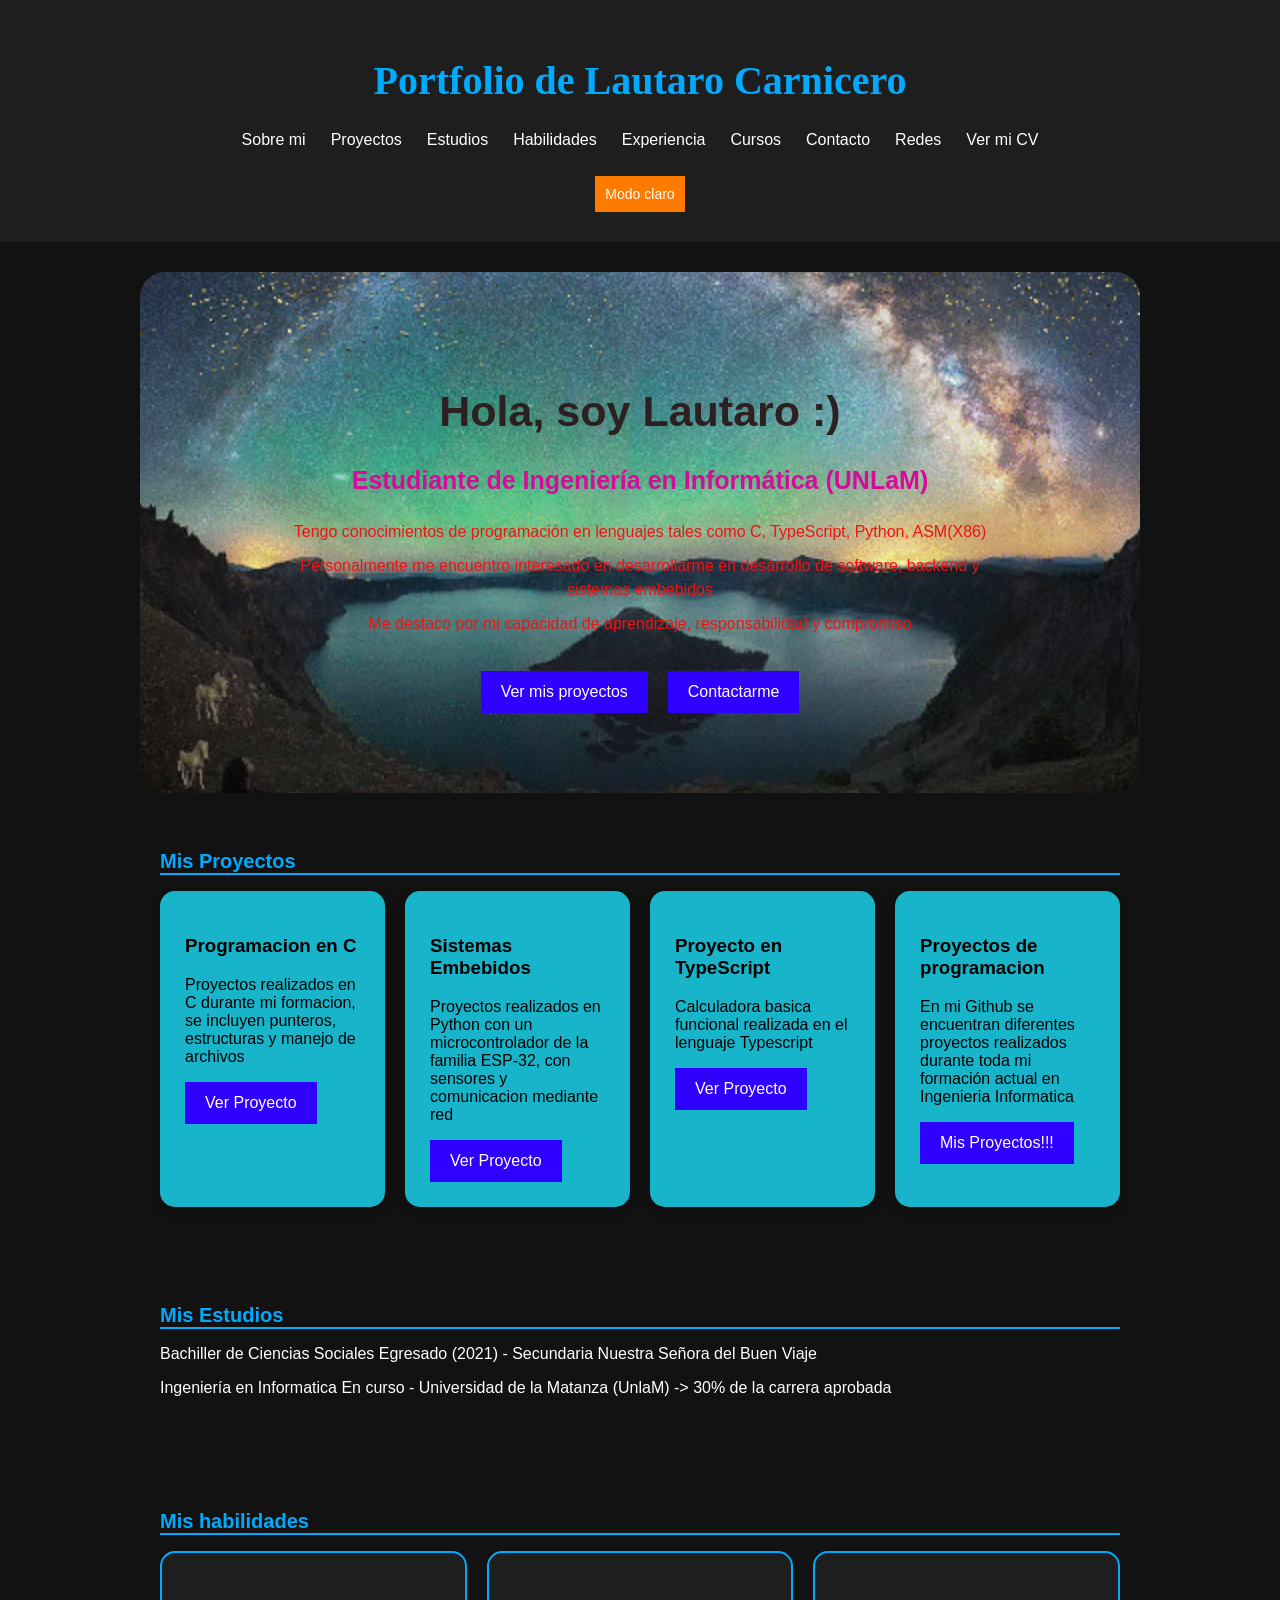
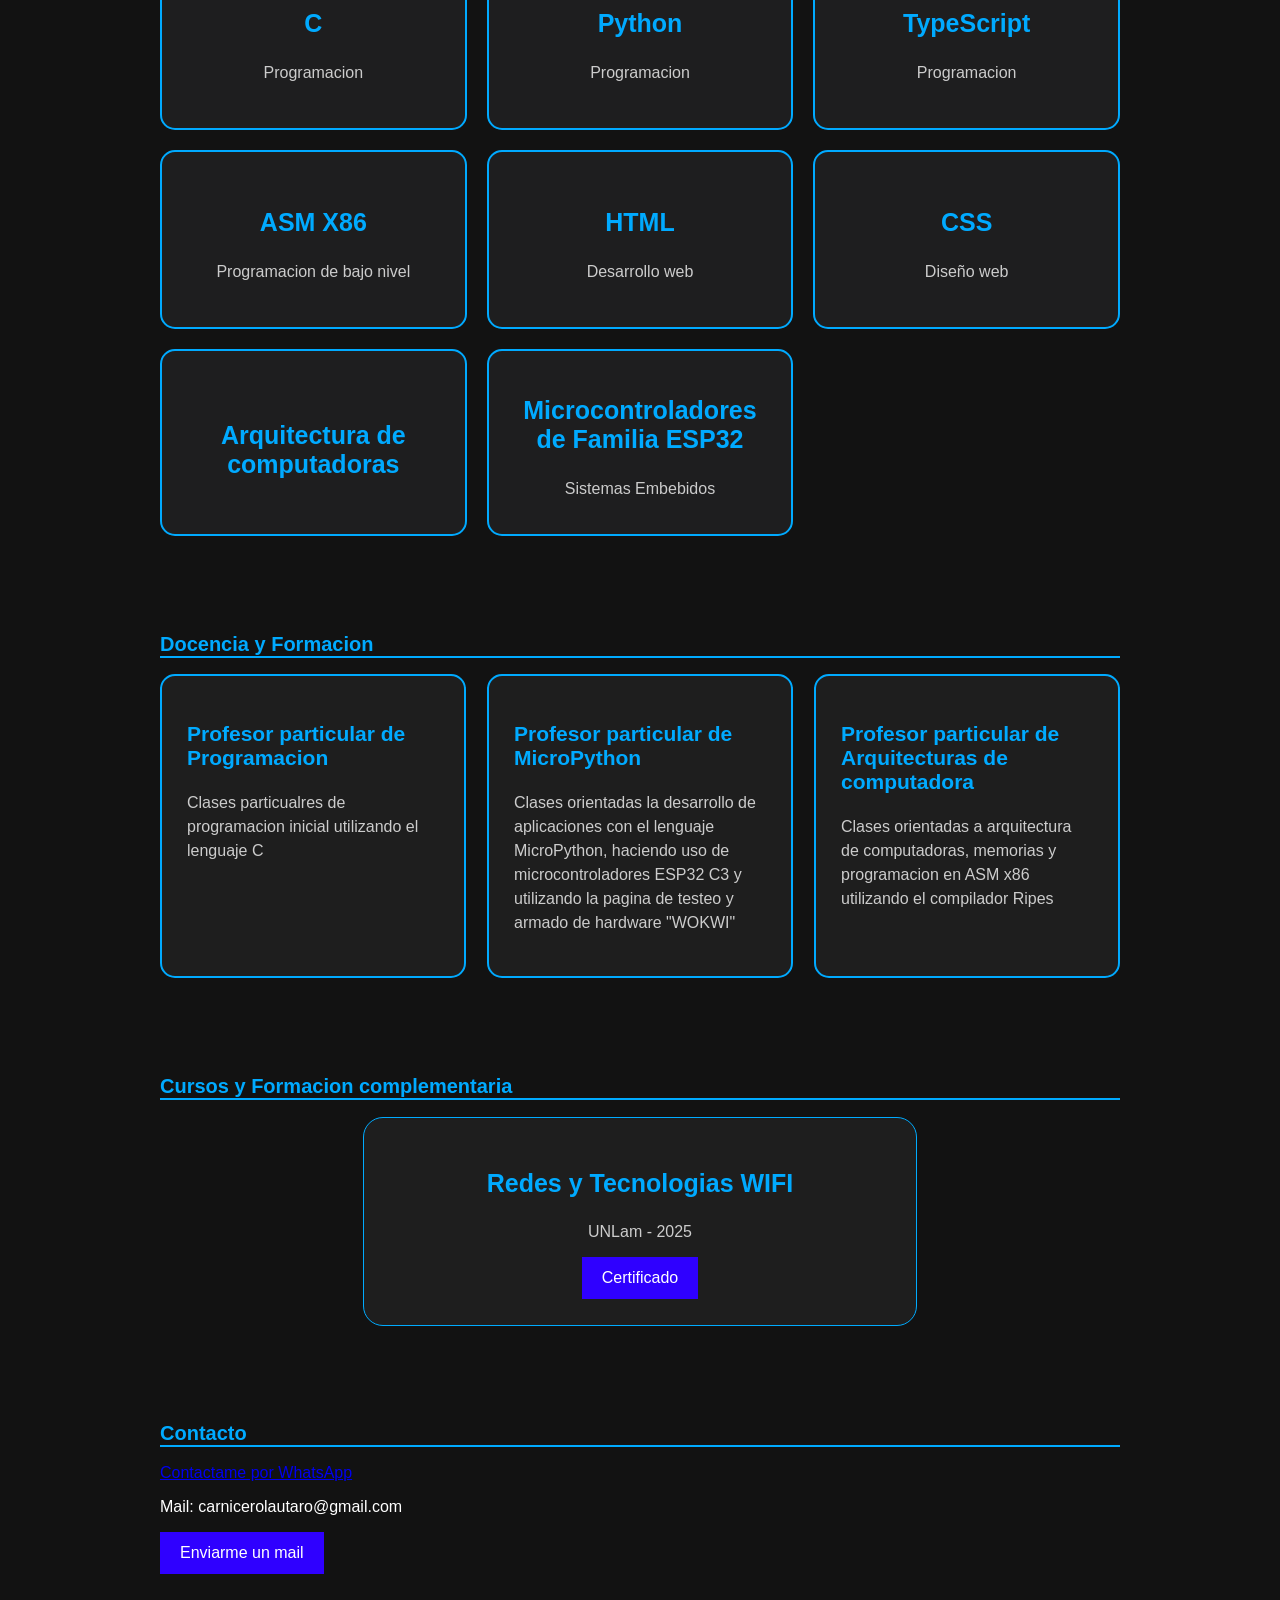
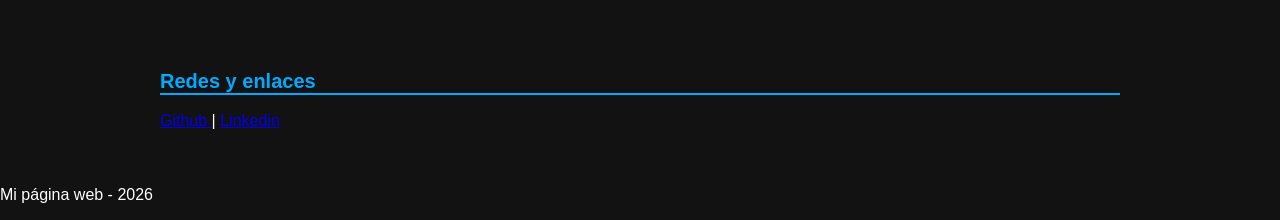
==== index.html @ a52e3e10 "Add files via upload" ====
<!DOCTYPE html> 



<html lang="es">

    

    <head>
        <meta charset = "UTF-8">

        <meta name="viewport" content="width=device-width, initial-scale=1.0">
        
        <title>Portfolio de Lautaro</title>

        <link rel="stylesheet" href="style.css">
        
    </head>

    <body>
        <header>
            <h1>Portfolio de Lautaro Carnicero</h1>

            <nav>
                <a href="#Sobre-mi">Sobre mi</a> 
                <a href="#Proyectos">Proyectos</a> 
                <a href="#Estudios">Estudios</a> 
                <a href="#Habilidades">Habilidades</a> 
                <a href="#Exp">Experiencia</a>
                <a href="#Cursos">Cursos</a> 
                <a href="#Contacto">Contacto</a> 
                <a href="#Redes">Redes</a> 
                <a href="cv.pdf"  target="_blank">Ver mi CV</a>
            </nav>

            <button id="modoco">Modo claro</button>

        </header>

        <main>
            <section id="Sobre-mi" class="hero">
                <h2>Hola, soy Lautaro :) </h2>
                <h3>Estudiante de Ingeniería en Informática (UNLaM)</h3>
                <p>
                    Tengo conocimientos de programación en lenguajes tales como C, TypeScript, Python, ASM(X86)
                </p>

                <p>
                    Personalmente me encuentro interesado en desarrollarme en desarrollo de software, backend y sistemas embebidos
                </p>

                <p>
                    Me destaco por mi capacidad de aprendizaje, responsabilidad y compromiso
                </p>

                <div class="hero-botones">

                    <a href="#Proyectos">
                        <button>Ver mis proyectos</button>
                    </a>

                    <a href="#Contacto">
                        <button>Contactarme</button>
                    </a>

                </div>
                
            </section>

            <section id="Proyectos">
                <h2>Mis Proyectos</h2>

                <div class="contenedor-proyectos">

                    <article class="tarjeta">

                        <h3>Programacion en C</h3>
                        <p>
                            Proyectos realizados en C durante mi formacion,
                            se incluyen punteros, estructuras y manejo de 
                            archivos
                        </p>

                        <a href="https://github.com/Lautii0x0109/Codigos" target="_blank">

                            <button>Ver Proyecto</button>

                        </a>

                    </article>

                    <article class="tarjeta">

                        <h3>Sistemas Embebidos</h3>

                        <p>
                            Proyectos realizados en Python con un microcontrolador
                            de la familia ESP-32, con sensores y comunicacion
                            mediante red
                        </p>
                            

                        <a href="https://github.com/Lautii0x0109/Radar-ESP32-MQTT" target="_blank">

                            <button>Ver Proyecto</button>

                        </a>
                        
                    </article>

                    <article class="tarjeta">

                        <h3>Proyecto en TypeScript</h3>

                        <p>
                            Calculadora basica funcional realizada en el lenguaje Typescript
                        </p>
                            

                        <a href="https://github.com/Lautii0x0109/C-digos-TypeScript-JavaScript/blob/main/Calculadora2.ts" target="_blank">

                            <button>Ver Proyecto</button>

                        </a>
                        
                    </article>

                    <article class="tarjeta">

                    <h3>Proyectos de programacion</h3>

                    <p>
                        En mi Github se encuentran diferentes proyectos
                        realizados durante toda mi formación actual en 
                        Ingenieria Informatica
                    </p>

                    <a href="https://github.com/Lautii0x0109" target="_blank">
                    <button>Mis Proyectos!!!</button>

                    </a>

                </article>

                </div>
                
                
              

            </section>

            <section id="Estudios">
                <h2>Mis Estudios</h2>

                <p>Bachiller de Ciencias Sociales Egresado (2021) - Secundaria Nuestra Señora del Buen Viaje</p>
                <p>Ingeniería en Informatica En curso - Universidad de la Matanza (UnlaM) -> 30% de la carrera aprobada</p>

            </section>

            <section id="Habilidades">


                <h2>Mis habilidades</h2>

                <div class="contenedor-Habilidades">

                    <div class="Habilidad Habilidad-C">
                        <h3>C</h3>
                        <p>Programacion</p>
                    </div>

                    <div class="Habilidad Habilidad-Py">
                        <h3>Python</h3>
                        <p>Programacion</p>
                    </div>
                        
                    <div class="Habilidad Habilidad-Ts">
                        <h3>TypeScript</h3>
                        <p>Programacion</p>
                    </div>
                        
                    <div class="Habilidad Habilidad-ASM">
                        <h3>ASM X86</h3>
                        <p>Programacion de bajo nivel</p>
                    </div>
                        
                    <div class="Habilidad Habilidad-HTML">
                        <h3>HTML</h3>
                        <p>Desarrollo web</p>
                    </div>
                        
                    <div class="Habilidad Habilidad-CSS">
                        <h3>CSS</h3>
                        <p>Diseño web</p>
                    </div>

                    <div class="Habilidad Habilidad-Arq">
                        <h3>Arquitectura de computadoras</h3>
                    </div>
                        
                    <div class="Habilidad Habilidad-Sis">
                        <h3>Microcontroladores de Familia ESP32</h3>
                        <p>Sistemas Embebidos</p>
                    </div>    

                </div>
            </section>

            <section id="Exp">

                <h2>Docencia y Formacion</h2>

                <div class="contenedor-experiencia">

                    <article class="tarjeta-experiencia">

                        <h3>Profesor particular de Programacion</h3>

                        <p>
                            Clases particualres de programacion inicial
                            utilizando el lenguaje C
                        </p>

                    </article>
                    
                    <article class="tarjeta-experiencia">

                        <h3>Profesor particular de MicroPython</h3>

                        <p>
                            Clases orientadas la desarrollo de aplicaciones
                            con el lenguaje MicroPython, haciendo uso de
                            microcontroladores ESP32 C3 y utilizando la pagina 
                            de testeo y armado de hardware "WOKWI"
                        </p>

                    </article>

                    <article class="tarjeta-experiencia">

                        <h3>Profesor particular de Arquitecturas de computadora</h3>

                        <p>
                            Clases orientadas a arquitectura de computadoras,
                            memorias y programacion en ASM x86 utilizando el
                            compilador Ripes
                        </p>

                    </article>

                </div>        


            </section>

            <section id="Cursos">

                <h2>Cursos y Formacion complementaria</h2>

                <div class="tarjeta-curso">

                    <h3>Redes y Tecnologias WIFI</h3>

                    <p> UNLam - 2025</p>

                    <a href="c.pdf", target="_blank">
                        <button>Certificado</button>
                    </a>

                </div>

            </section>


            <section id="Contacto">
                <h2>Contacto</h2>

                <a href="https://wa.me/5491128313613" target="_blank">
                    <p>Contactame por WhatsApp</p>
                </a>
                <p>Mail: carnicerolautaro@gmail.com</p>

                <a href="https://mail.google.com/mail/?view=cm&fs=1&to=carnicerolautaro@gmail.com" target="_blank">
                    <button>Enviarme un mail</button>

                </a>

            </section>

            <section id="Redes">

                <h2>Redes y enlaces</h2>

                <a href="https://github.com/Lautii0x0109" target="_blank">
                    Github
                </a>

                <span> | </span>

                <a href="https://www.linkedin.com/in/lautaro-manuel-carnicero-garcia-23a20a405/" target="_blank">
                    Linkedin
                </a>

            </section>

        </main>

        <footer>

            <p>Mi página web - 2026</p>

        </footer>

        <script src="funciones.js"></script>

    </body>


</html>
---- style.css ----
html
{
    scroll-behavior: smooth;
}

body
{
    background-color: #121212;
    color: white;
    font-family: Arial, sans-serif;
    margin: 0;
}

h1
{
    color: #00aaff;
    font-size: 40px;
    font-family: "Times New Roman", serif;
}

header
{
    background-color: #1e1e1e;
    text-align: center;
    padding: 30px;
    position:  sticky;
    top: 0;
    z-index: 1000;
}

nav
{
    margin-top: 20px;
    display: flex;
    justify-content: center;
    gap: 25px;
}

nav a
{
    color: white;
    text-decoration: none;
    transition: color  0.10s, border-bottom 0.3s;
    border-bottom: 2px solid transparent;
}

nav a:hover
{
    color: darkviolet;
    border-bottom: 2px solid darkviolet;
}



main
{
    max-width: 1000px;
    margin: auto;
}

.modo-claro
{
    background-color: #f5f5f5;
    color: #222;
}

.modo-claro header
{
    background-color: #d8d5d5;
}

.modo-claro nav a
{
    background-color: transparent;
    color: #222;
}

.modo-claro .tarjeta
{
    background-color: black;
}

.modo-claro .habilidad
{
    background-color: black;
}

.modo-claro .tarjeta p
{
    color: white;
}

.modo-claro .tarjeta h3
{
    color: white;
}

.modo-claro nav
{
    background-color: transparent;
}


.modo-claro nav a:hover
{
    color: darkviolet;
}

.modo-claro .tarjeta-curso
{
    background-color: black;
}

.modo-claro .tarjeta-curso p
{
    color: white;
}

.modo-claro .tarjeta-experiencia
{
    background-color: black;
}

.modo-claro .tarjeta-experiencia p
{
    color: white;
}



#modoco
{
    margin-top: 25px;
    background-color: #ff7b00;
    color: white;
    border: none;
    padding: 10px 10px;
    cursor: pointer;
    font-size: 14px;
}

#modoco:hover
{
    background-color: #00cc1b;
}

section
{
    padding: 40px 20px;
    scroll-margin-top: 220px;
}

h2
{
    color:  #00aaff;
    font-size: 20px;
    border-bottom: 2px solid #00aaff;
}

button
{
    background-color: #2f00ff;
    color: white;
    border: none;
    padding: 12px 20px;
    font-size: 16px;
}

button:hover
{
    background-color: #00f8cc;
    cursor: pointer;
}

.tarjeta
{
    background-color: #18b4c9;
    padding: 25px;
    border-radius: 15px;
    box-shadow: 0 4px 10px rgba(10,10,10,0.4);
    transition: transform 0.3s;
    flex: 10;
}

.tarjeta:hover
{
    transform: translateY(-5px);
}

.tarjeta p
{
    color: black;
}

.tarjeta h3
{
    color: black;
}

.contenedor-proyectos
{
    display: flex;
    gap: 20px;
    flex-wrap: wrap;
}


.contenedor-Habilidades
{
    display: grid;
    gap: 20px;
    grid-template-columns: repeat(3, 1fr);
}

.Habilidad
{
    background-color: #1e1e1f;
    background-size: cover;
    background-position: center;
    padding: 20px;
    border-radius: 15px;
    min-height: 135px;
    display: flex;
    flex-direction: column;
    justify-content: center;
    align-items: center;
    text-align: center;
    border: 2px solid #00aaff;
    transition: transform 0.4s, border-color 0.4s;
}

.Habilidad-C:hover
{
    background-image: linear-gradient(rgba(0,0,0,0.70)), url("gif1.gif");
    background-size: cover;
    background-position: center;
}

.Habilidad-Py:hover
{
   background-image: linear-gradient(rgba(0,0,0,0.70)), url("gif2.gif");
   background-size: cover;
   background-position: center; 
}

.Habilidad-Ts:hover
{
    background-image: linear-gradient(rgba(0,0,0,0.70)), url("gif5.gif");
    background-size: cover;
    background-position: center;
}

.Habilidad-ASM:hover
{
    background-image: linear-gradient(rgba(0,0,0,0.70)), url("gif8.gif");
    background-size: cover;
    background-position: center;
}

.Habilidad-HTML:hover
{
    background-image: linear-gradient(rgba(0,0,0,0.70)), url("gif3.gif");
    background-size: cover;
    background-position: center;
}

.Habilidad-CSS:hover
{
    background-image: linear-gradient(rgba(0,0,0,0.70)), url("gif4.gif");
    background-size: cover;
    background-position: center;
}

.Habilidad-Arq:hover
{
    background-image: linear-gradient(rgba(0,0,0,0.70)), url("gif7.gif");
    background-size: cover;
    background-position: center;
}

.Habilidad-Sis:hover
{
    background-image: linear-gradient(rgba(0,0,0,0.70)), url("gif10.gif");
    background-size: cover;
    background-position: center;
}

.Habilidad:hover
{
    transform: translateY(-5px);
    border-color: white;
}


.Habilidad h3
{
    color: #00aaff;
    font-size: 25px;
    margin-bottom: 10px;
}

.Habilidad p
{
    color: #cccccc;
}

.hero
{
    text-align: center;
    padding: 80px 20px;
    background-image: url("galaxia.gif");
    background-size: cover;
    background-position: center;
    border-radius: 25px;
    margin-top: 30px;
}

.hero h2
{
    color: rgb(44, 32, 32);
    font-size: 43px;
    margin-bottom: 30px;
    border-bottom: none;
}

.hero h3
{
    color: #d40c98;
    font-size: 25px;
    margin-bottom: 25px;
}

.hero p
{
    max-width: 700px;
    margin: 10px auto;
    color: rgb(236, 21, 21);
    line-height: 1.5;
}

.hero-botones
{
    display: flex;
    justify-content: center;
    gap: 20px;
    margin-top: 35px;
}

.tarjeta-curso
{
    background-color: #1e1e1e;
    padding: 26px;
    border-radius: 20px;
    border: 1px solid #00abff;
    text-align: center;
    max-width: 500px;
    margin: auto;
    transition: transform 0.3s;
}

.tarjeta-curso:hover
{
    transform: translateY(-6PX);
}

.tarjeta-curso h3
{
    color: #00aaff;
    font-size: 25px;
}

.tarjeta-curso p
{
    color: #cccccc;
}

.contenedor-experiencia
{
    display: flex;
    gap: 21px;
    flex-wrap: wrap;
}

.tarjeta-experiencia
{
    background-color: #1e1e1e;
    padding: 25px;
    border-radius: 15px;
    border: 2px solid #00aaff;
    flex: 1;
    min-width: 251px;
    transition: transform 0.4s;
}

.tarjeta-experiencia:hover
{
    transform: translateY(-6px);
}

.tarjeta-experiencia h3
{
    color: #00aaff;
    font-size: 21px;
}

.tarjeta-experiencia p
{
    color: #cccccc;
    line-height: 1.5;
}

@media (max-width: 700px)
{
    .contenedor-proyectos
    {
        flex-direction: column;
    }

    nav
    {
        flex-wrap: wrap;
        gap:10px;
    }

    nav a
    {
        font-size: 14px;
    }
}
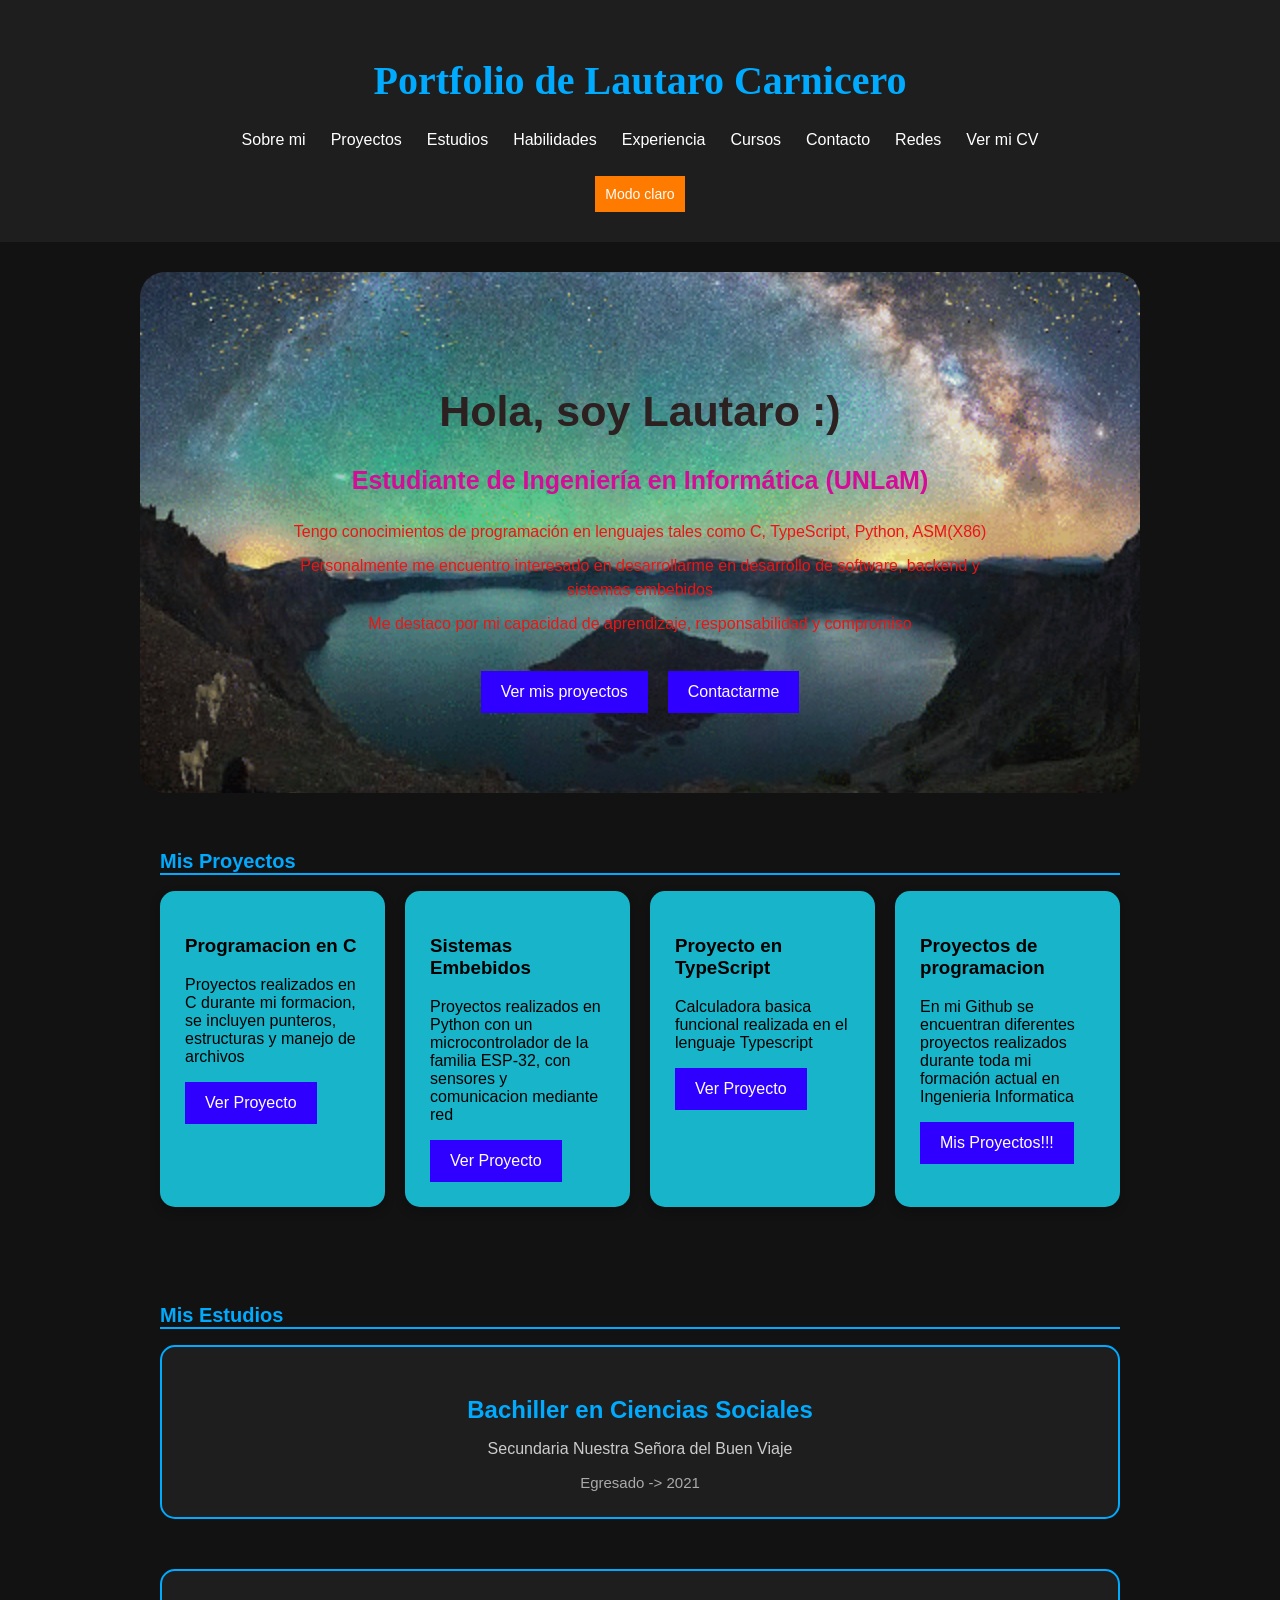
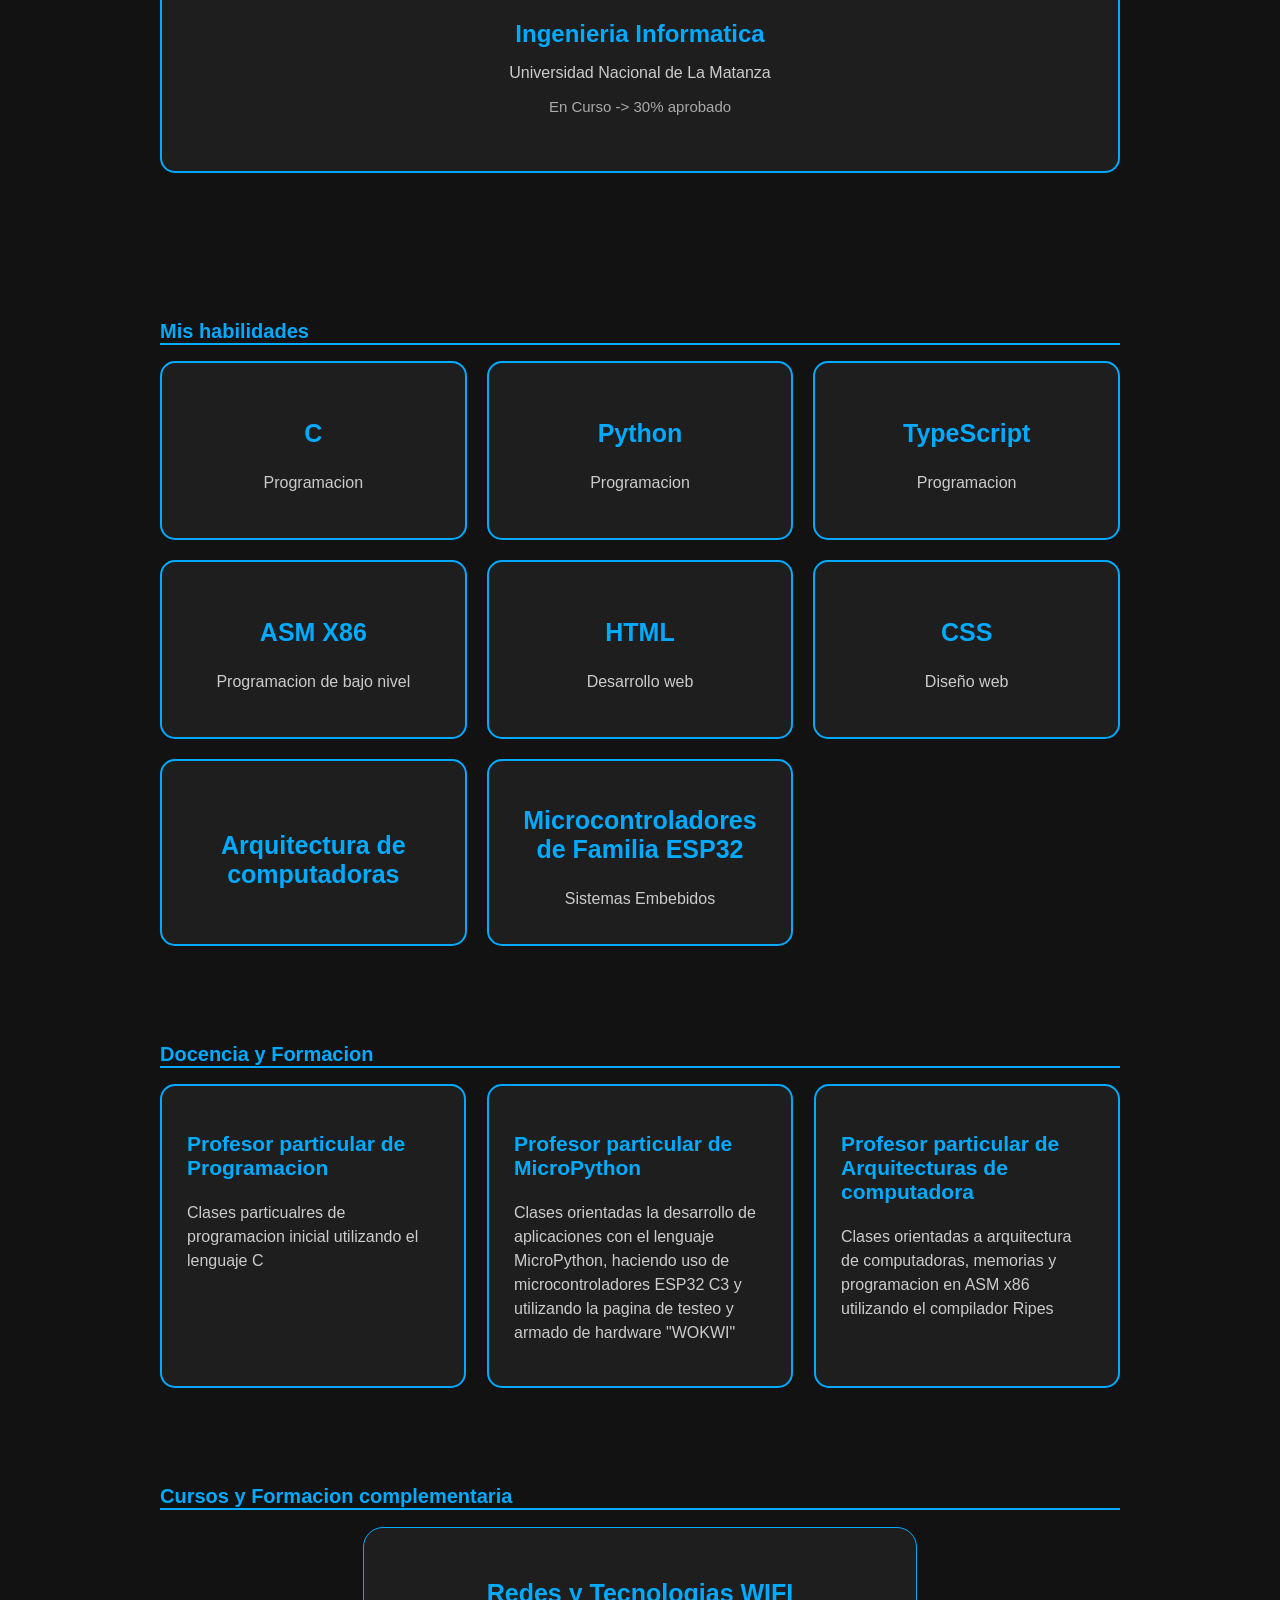
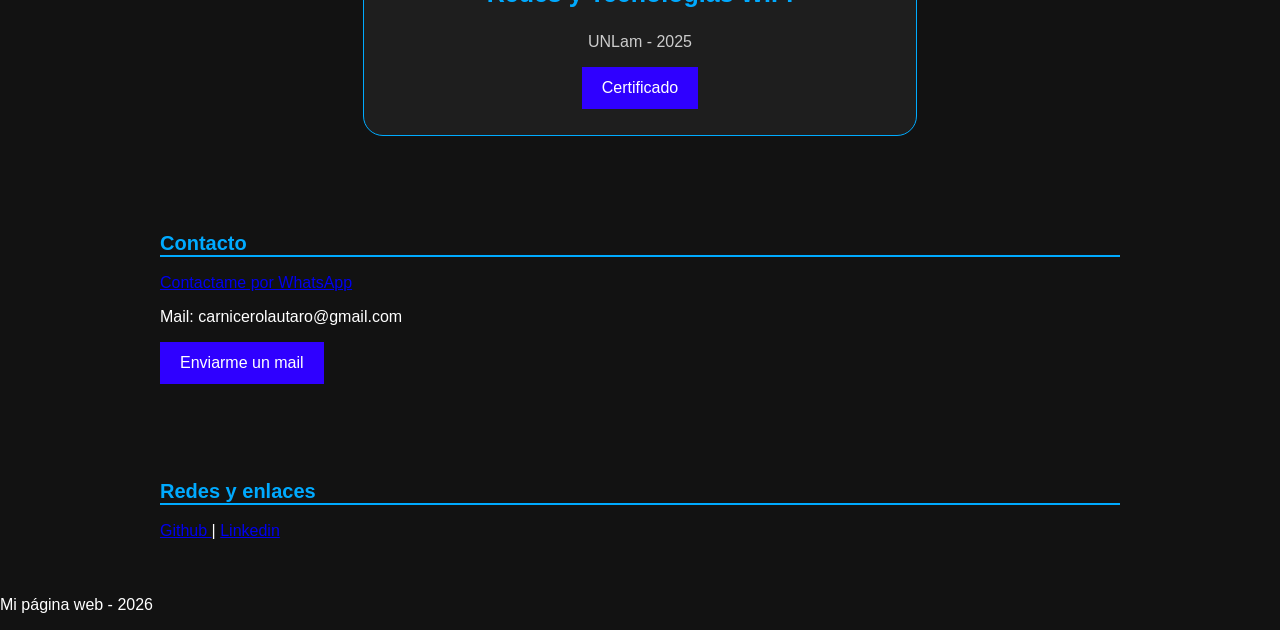
==== commit 16aa7970: "Add files via upload" ====
--- a/index.html
+++ b/index.html
@@ -151,9 +151,29 @@
 
             <section id="Estudios">
                 <h2>Mis Estudios</h2>
-
-                <p>Bachiller de Ciencias Sociales Egresado (2021) - Secundaria Nuestra Señora del Buen Viaje</p>
-                <p>Ingeniería en Informatica En curso - Universidad de la Matanza (UnlaM) -> 30% de la carrera aprobada</p>
+                
+                <div class="contenedor-estudio">
+
+                    <h3>Bachiller en Ciencias Sociales</h3>
+
+                    <p>Secundaria Nuestra Señora del Buen Viaje</p>
+                    <span>Egresado -> 2021</span>
+
+                </div>
+
+                <div class="contenedor-estudio">
+
+                    <h3>Ingenieria Informatica</h3>
+
+                    <p>Universidad Nacional de La Matanza</p>
+                    <span>En Curso -> 30% aprobado</span>
+                    <div class="progreso">
+
+                        <div class="barra-progreso"></div>
+
+                    </div>
+
+                </div>
 
             </section>
 
--- a/style.css
+++ b/style.css
@@ -291,6 +291,69 @@
     border-color: white;
 }
 
+#Estudios .contenedor-estudio
+{
+    background-color: #1e1e1f;
+    padding: 25px;
+    border-radius: 15px;
+    border: 2px solid #00aaff;
+    text-align: center;
+    margin-bottom: 50px;
+    box-sizing: border-box;
+    transition: transform 0.3s, border-color 0.3s;
+}
+
+#Estudios .contenedor-estudio:hover
+{
+    transform: translateY(-5px);
+    border-color: white;
+}
+
+#Estudios .contenedor-estudio h3
+{
+    color: #00aaff;
+    font-size: 24px;
+    margin-bottom: 15px;
+}
+
+#Estudios .contenedor-estudio p
+{
+    color: #cccccc;
+    font-size: 16px;
+}
+
+#Estudios .contenedor-estudio span
+{
+    color: #aaaaaa;
+    font-size: 15px;
+}
+
+#Estudios .progreso
+{
+    width: 100%;
+    height: 10px;
+    background-color: #333;
+    border-radius: 10px;
+    margin-top: 20px;
+    overflow: hidden;
+    opacity: 0;
+    transition: opacity 0.3s;
+}
+
+#Estudios .barra-progreso
+{
+    width: 30%;
+    height: 100%;
+    background-color: #00aaff;
+    border-radius: 10px;
+}
+
+#Estudios .contenedor-estudio:hover .progreso
+{
+    opacity: 1;
+}
+
+
 
 .Habilidad h3
 {
@@ -426,4 +489,6 @@
     {
         font-size: 14px;
     }
+
+    
 }
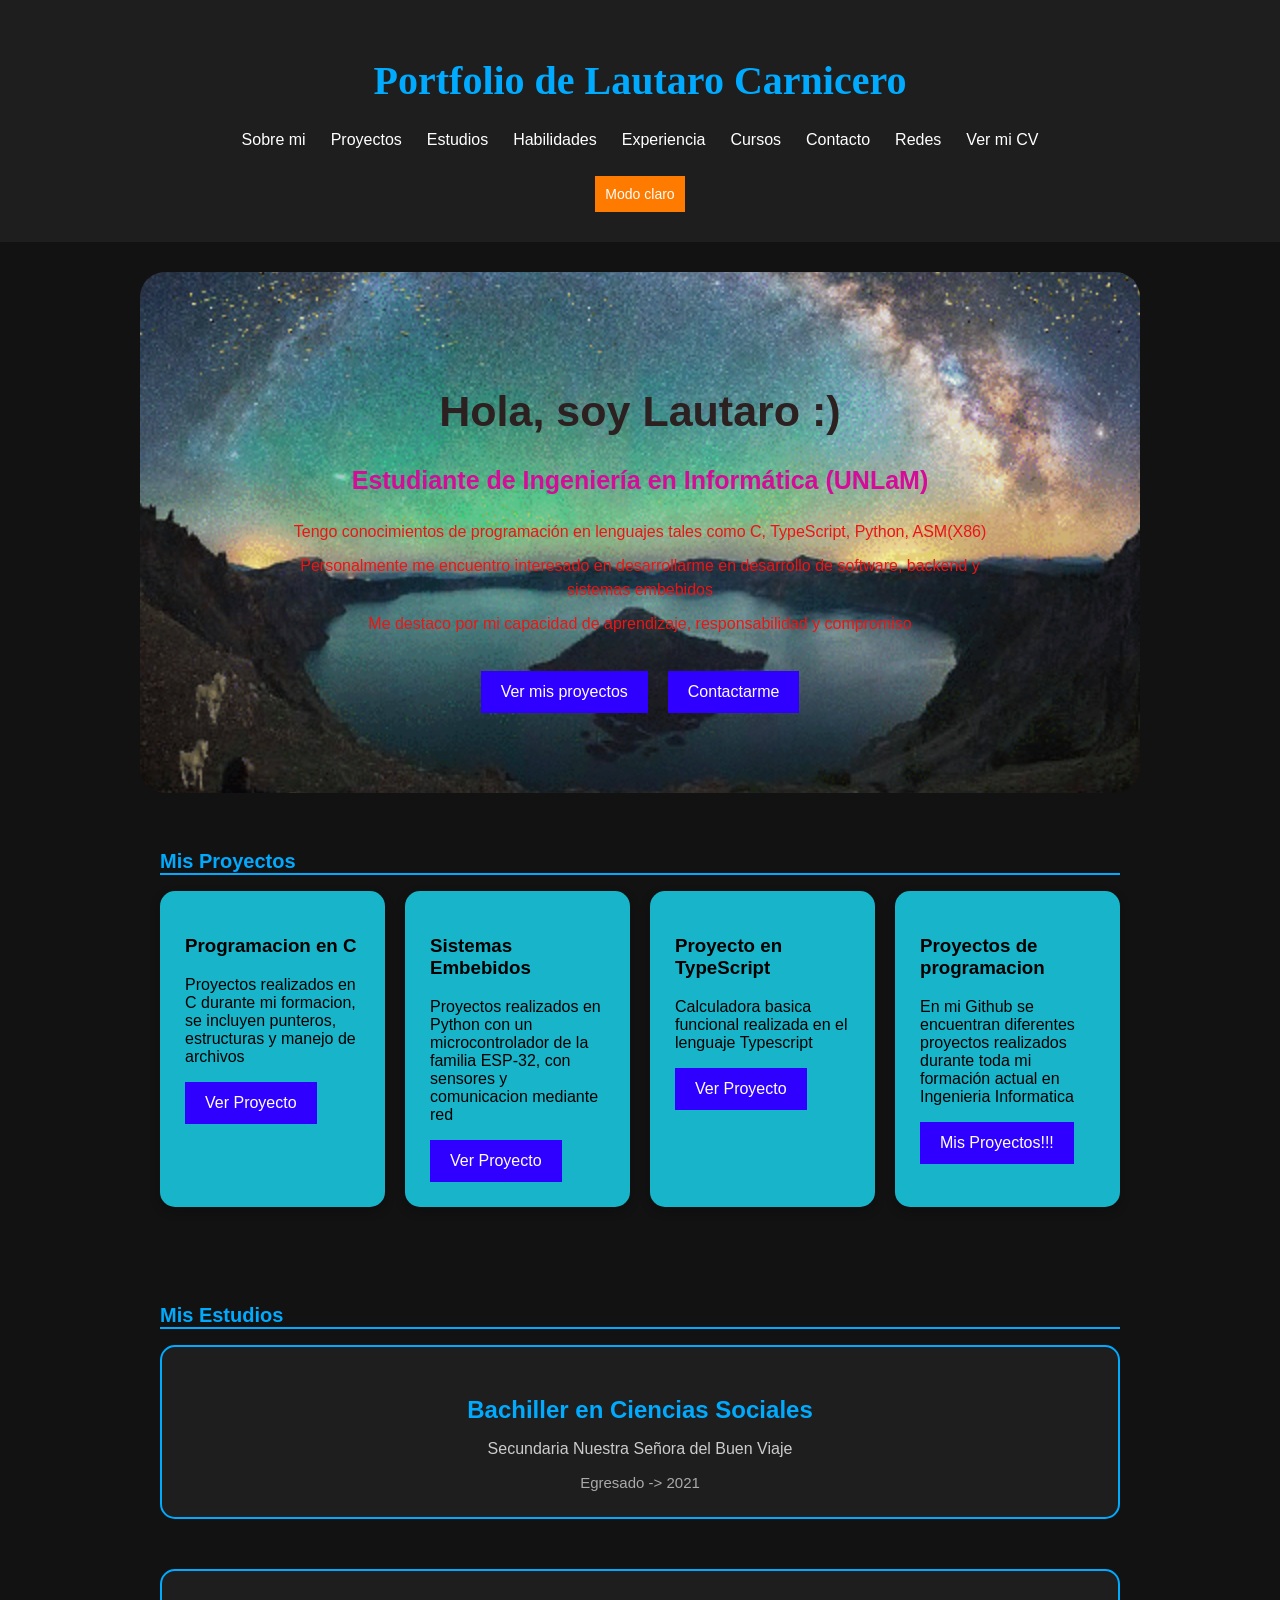
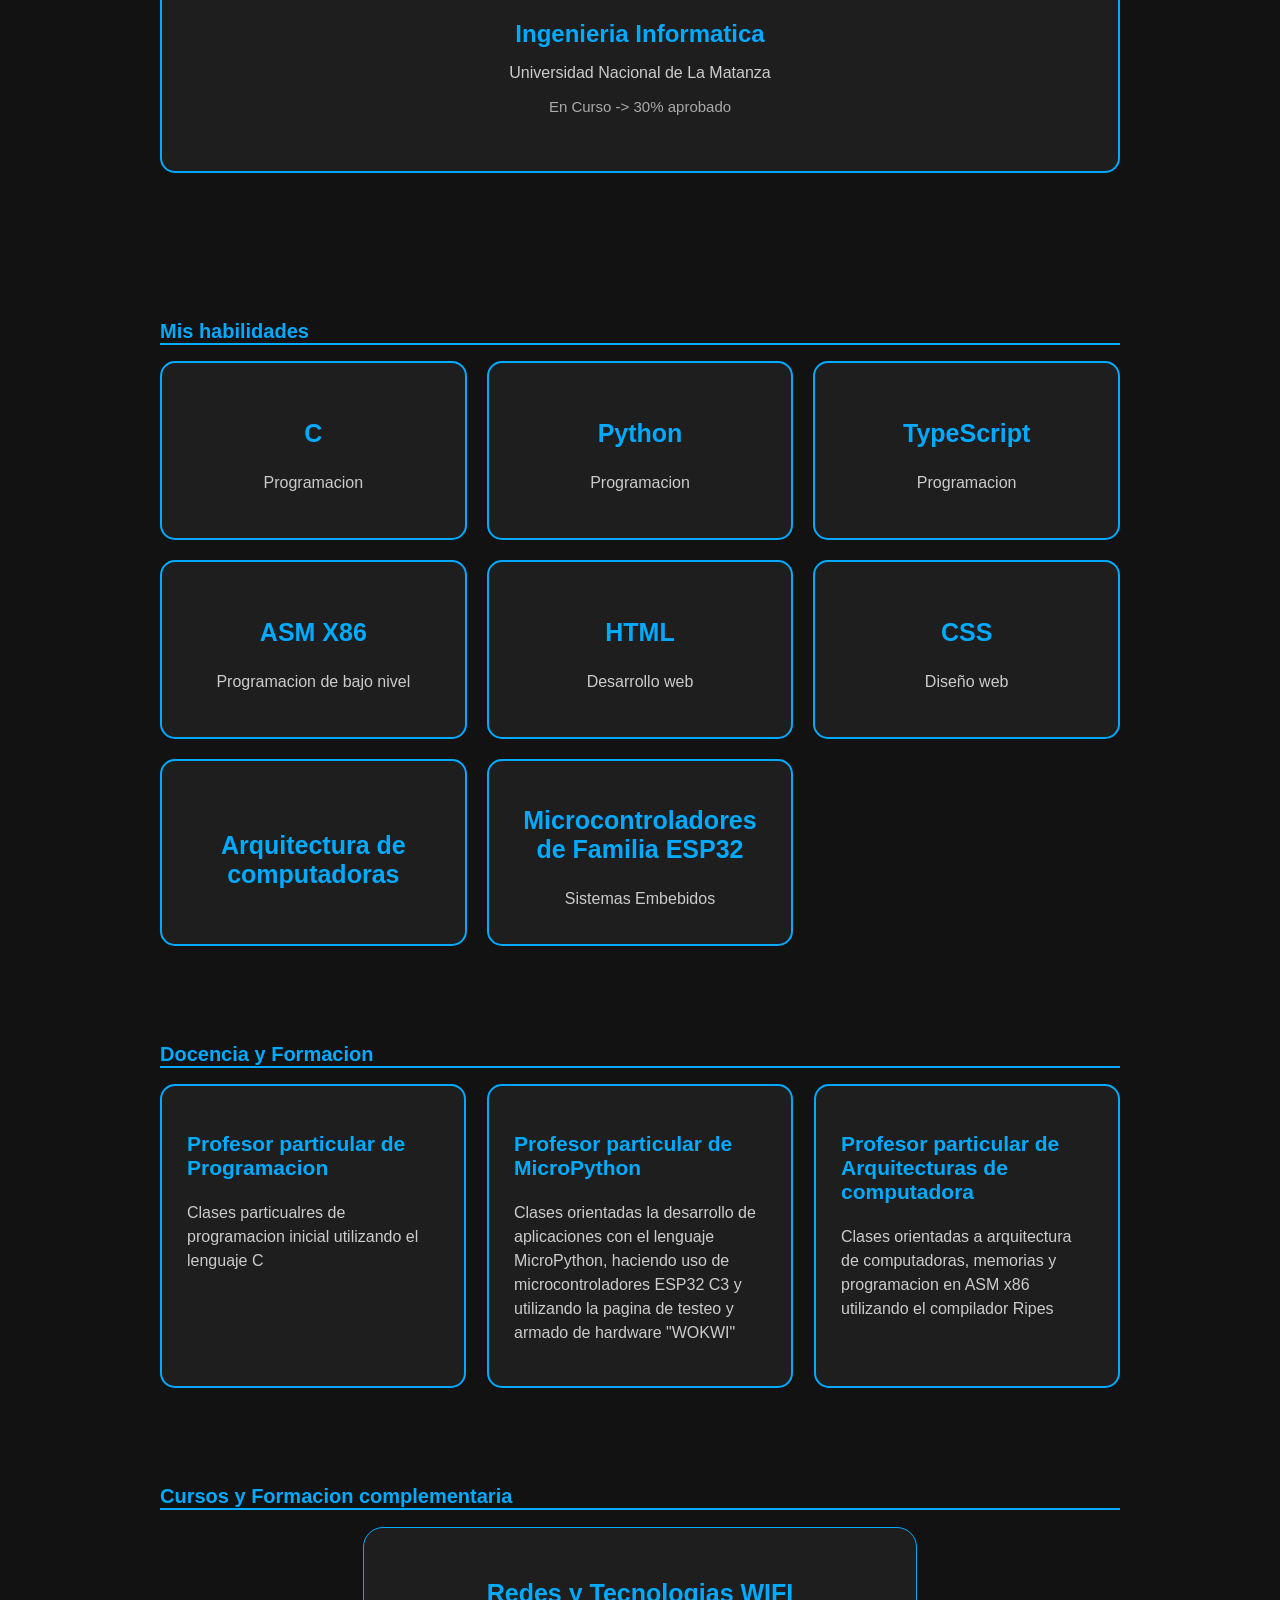
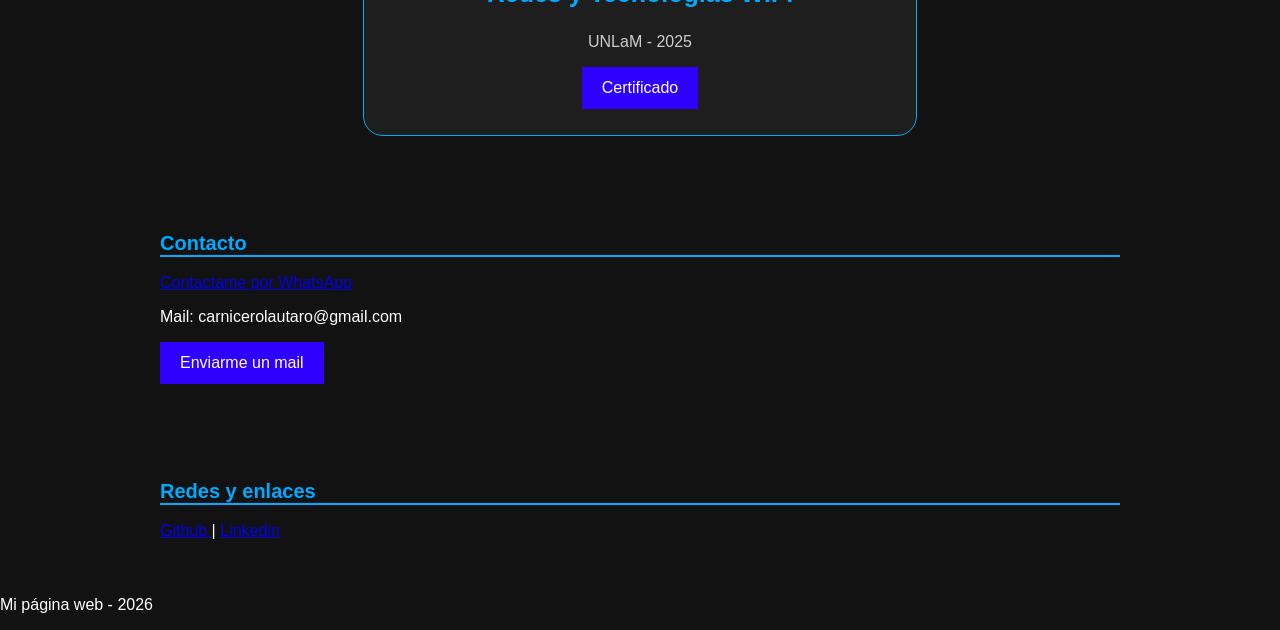
==== commit 799de5c1: "Add files via upload" ====
--- a/index.html
+++ b/index.html
@@ -281,7 +281,7 @@
 
                     <h3>Redes y Tecnologias WIFI</h3>
 
-                    <p> UNLam - 2025</p>
+                    <p> UNLaM - 2025</p>
 
                     <a href="c.pdf", target="_blank">
                         <button>Certificado</button>
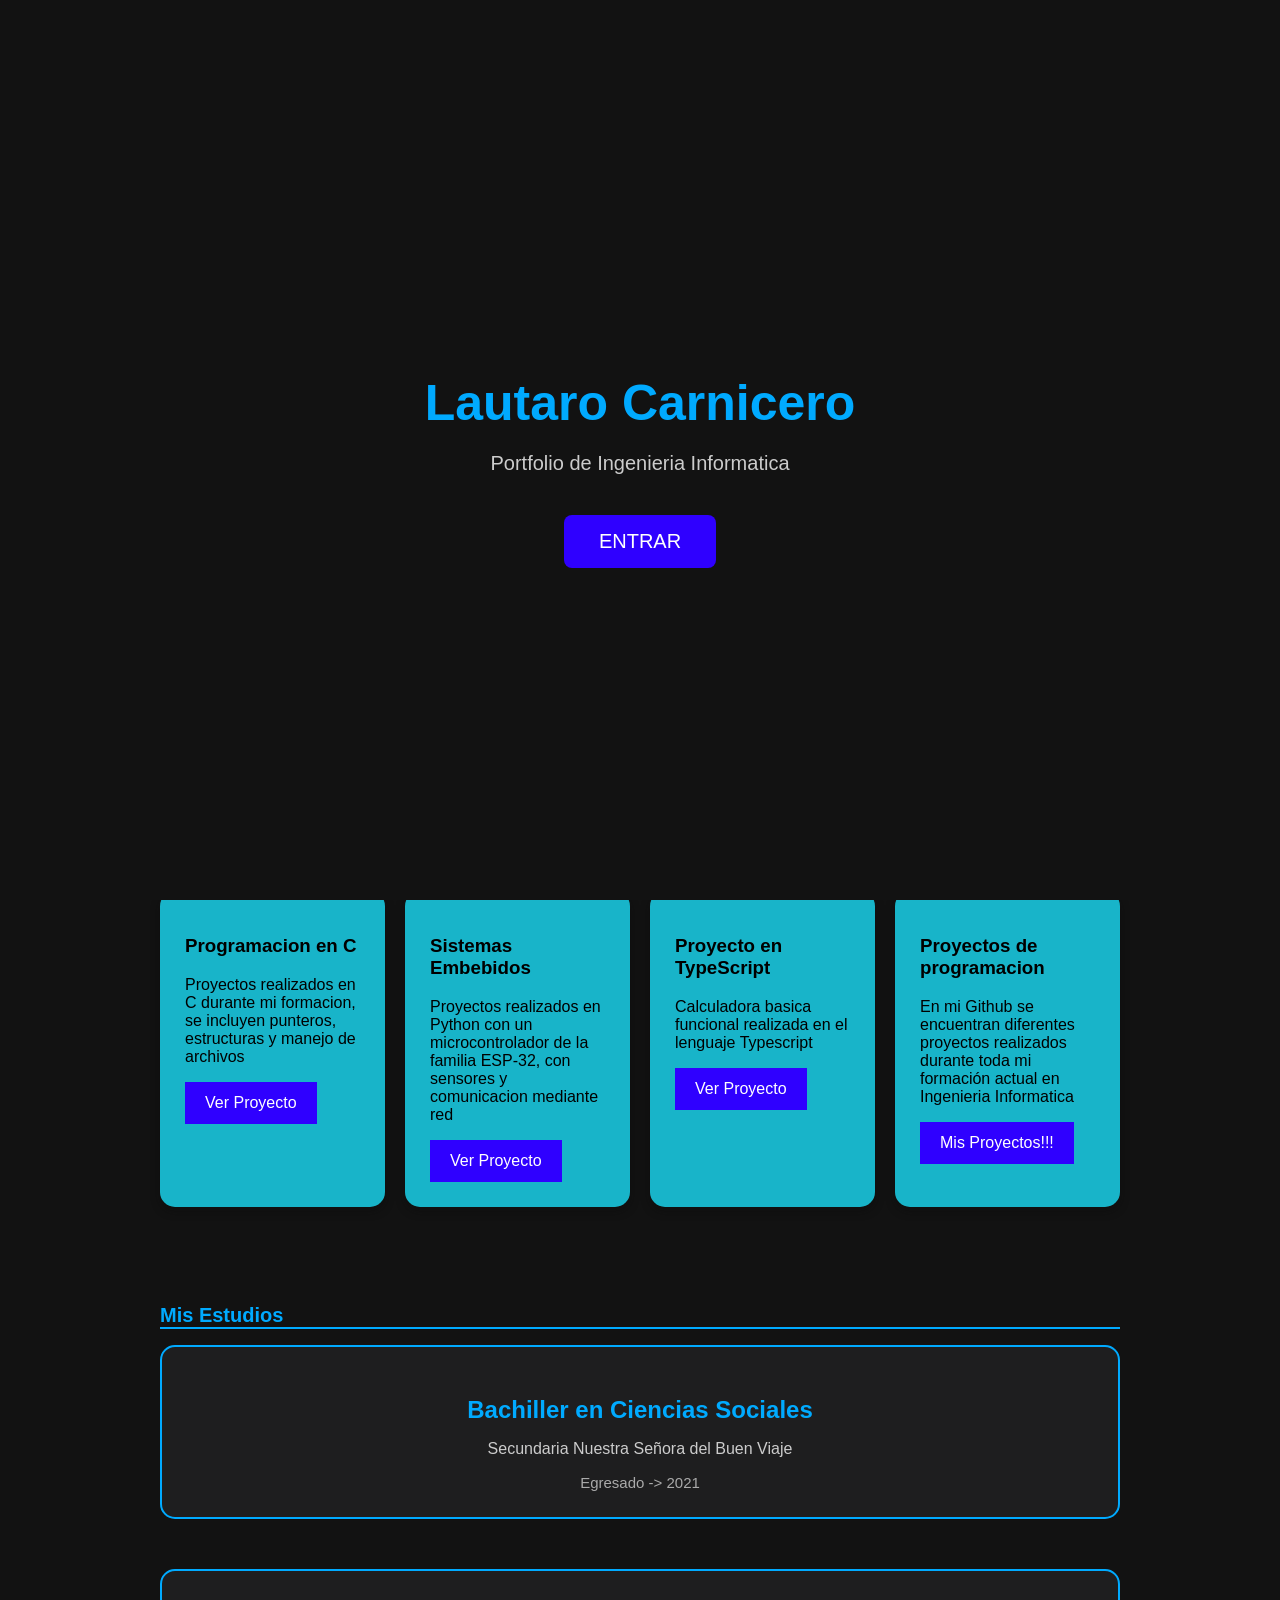
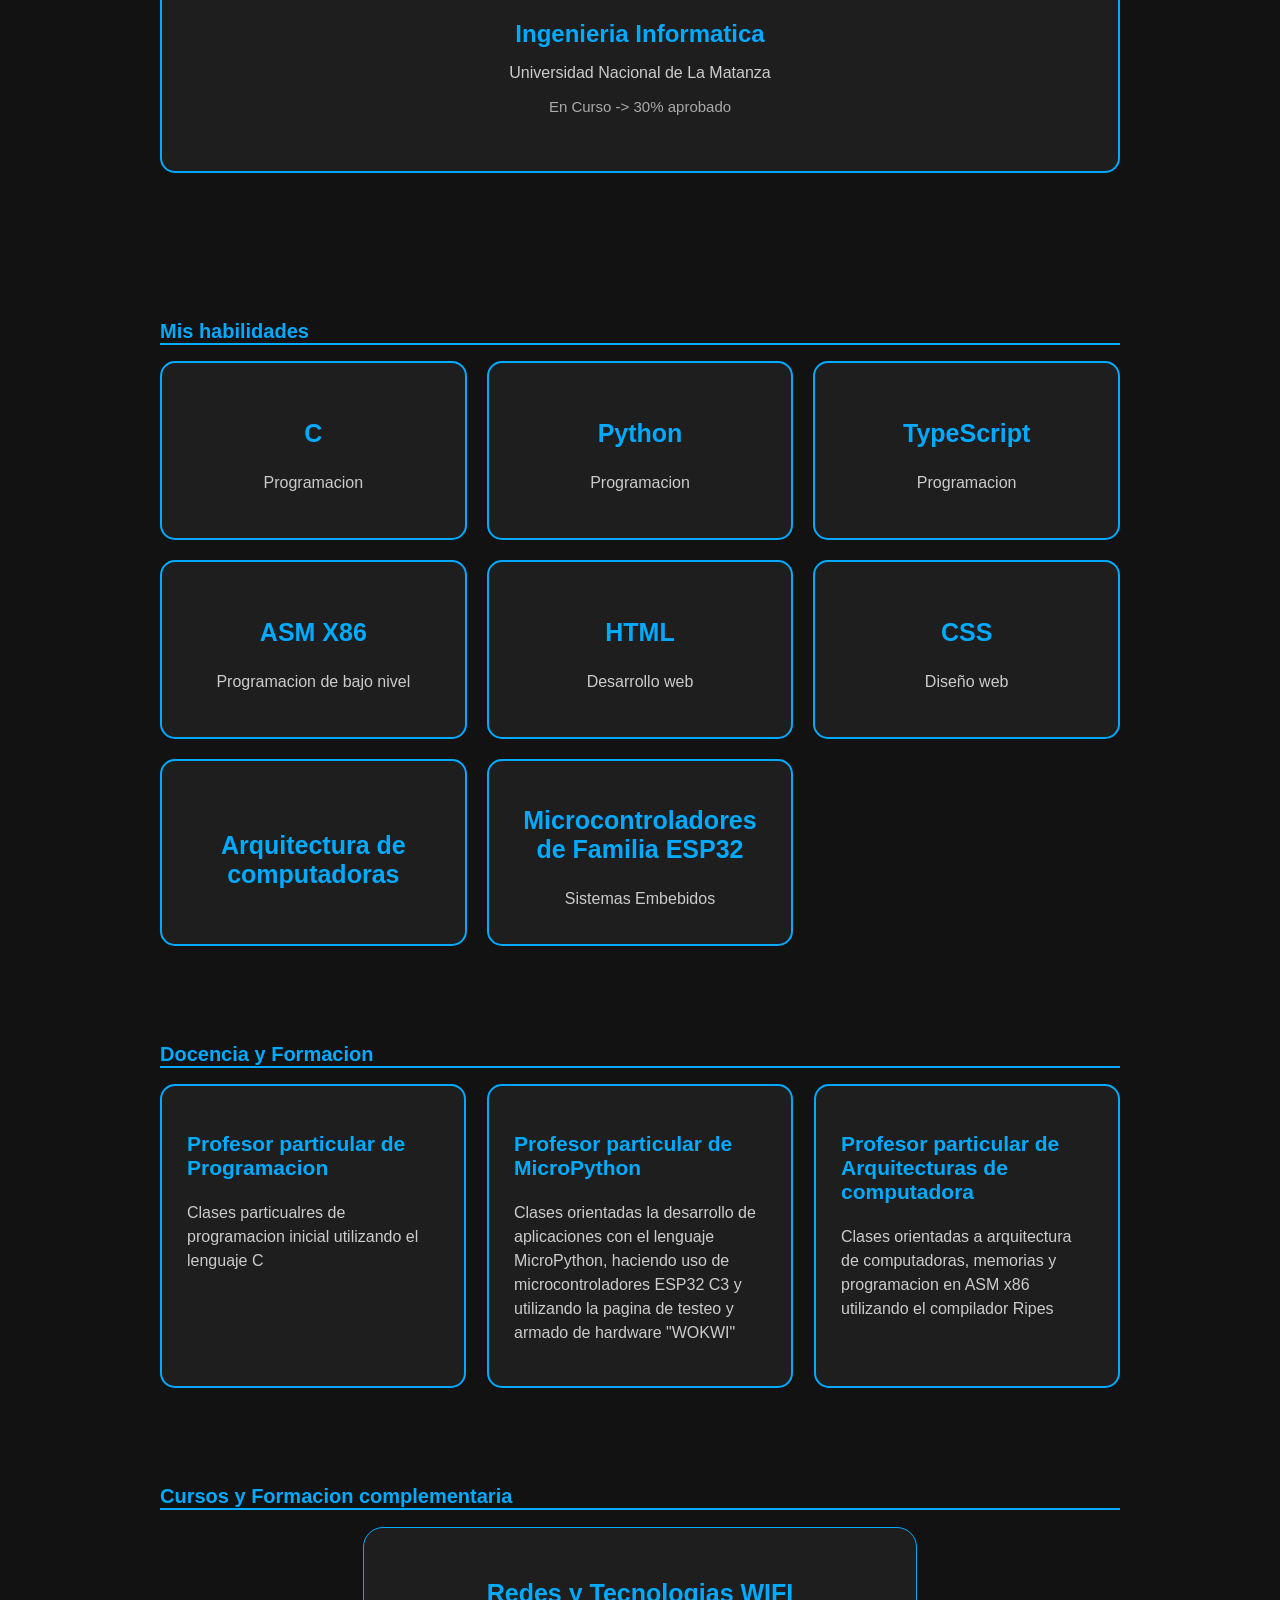
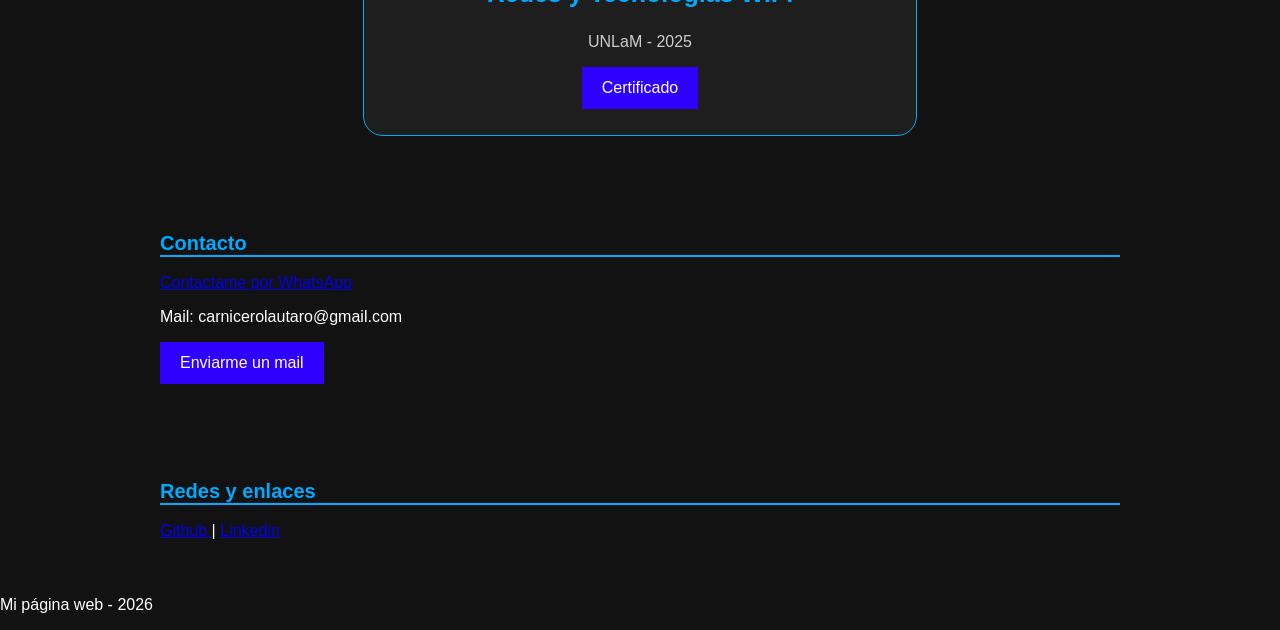
==== commit a9a1a421: "Add files via upload" ====
--- a/index.html
+++ b/index.html
@@ -18,6 +18,22 @@
     </head>
 
     <body>
+
+        <div id="intro">
+
+            <div class="intro-cont">
+
+                <h2>Lautaro Carnicero</h2>
+
+                <p>Portfolio de Ingenieria Informatica</p>
+
+                <button id="entranding">ENTRAR</button>
+
+            </div>
+
+
+        </div>
+
         <header>
             <h1>Portfolio de Lautaro Carnicero</h1>
 
--- a/style.css
+++ b/style.css
@@ -380,7 +380,7 @@
 
 .hero h2
 {
-    color: rgb(44, 32, 32);
+    color: rgb(154, 7, 223);
     font-size: 43px;
     margin-bottom: 30px;
     border-bottom: none;
@@ -472,6 +472,84 @@
     line-height: 1.5;
 }
 
+#intro
+{
+    position: fixed;
+    top: 0;
+    left: 0;
+    width: 100%;
+    height: 100vh;
+    background-color: #121212;
+    display: flex;
+    justify-content: center;
+    align-items: center;
+    z-index: 9999;
+    transition: opacity 0.8s ease, transform 0.8s ease;
+}
+
+.intro-cont
+{
+    text-align: center;
+    animation: aparecer 1s ease;
+}
+
+.intro-cont h2
+{
+    color: #00aaff;
+    font-size: 50px;
+    border: none;
+    margin-bottom: 20px;
+}
+
+.intro-cont p
+{
+    color: #cccccc;
+    font-size: 20px;
+    margin-bottom: 40px;
+}
+
+#entranding
+{
+    background-color: #2f00ff;
+    color: white;
+    border: none;
+    padding: 15px 35px;
+    font-size: 20px;
+    cursor: pointer;
+    border-radius: 8px;
+    transition: transform 0.3s, background-color 0.3s;
+}
+
+#entranding:hover
+{
+    background-color: #00f8cc;
+    color: black;
+    transform: scale(1.05);
+}
+
+#intro.salir
+{
+    opacity: 0;
+    transform: scale(1.1);
+    pointer-events: none;
+}
+
+@keyframes aparecer
+{
+    from
+    {
+        opacity: 0;
+        transform: translateY(35px);
+    }
+    
+    to
+    {
+        opacity: 1;
+        transform: translateY(0);
+    }
+
+}
+
 @media (max-width: 700px)
 {
     .contenedor-proyectos
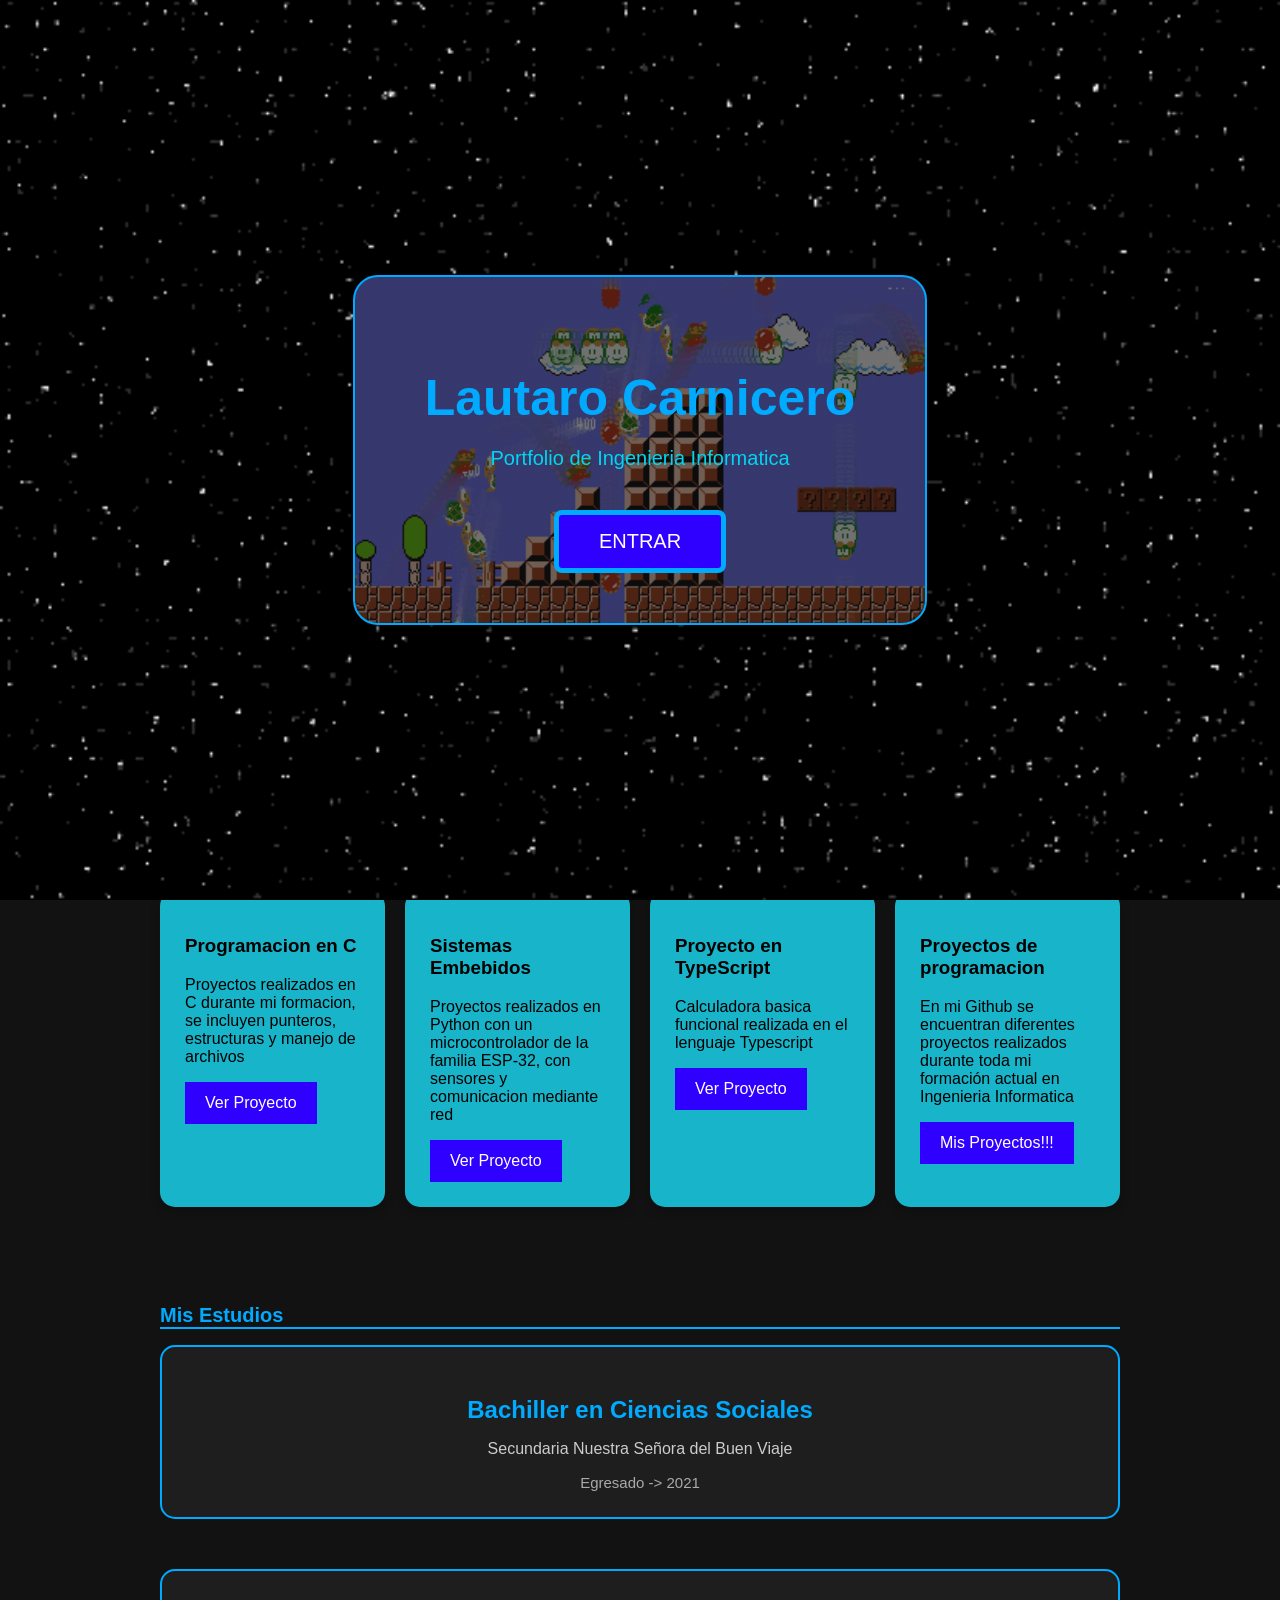
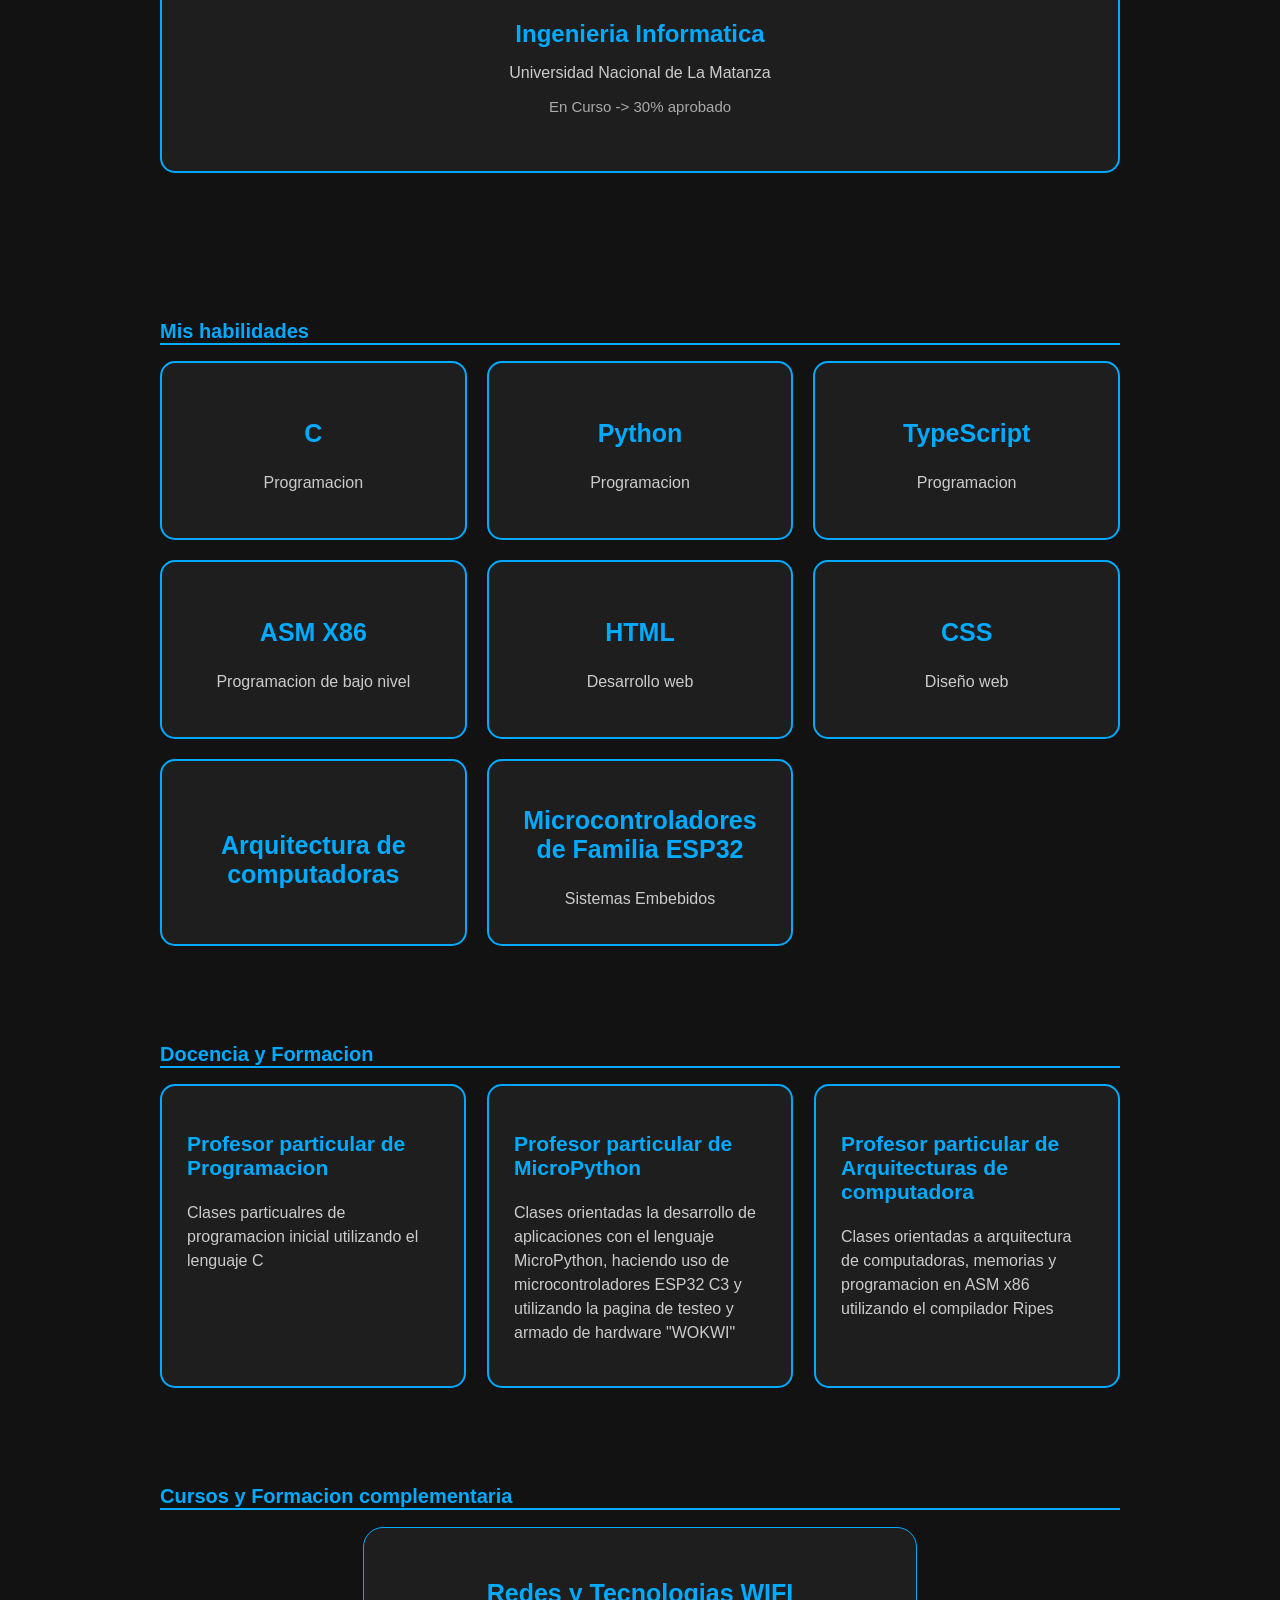
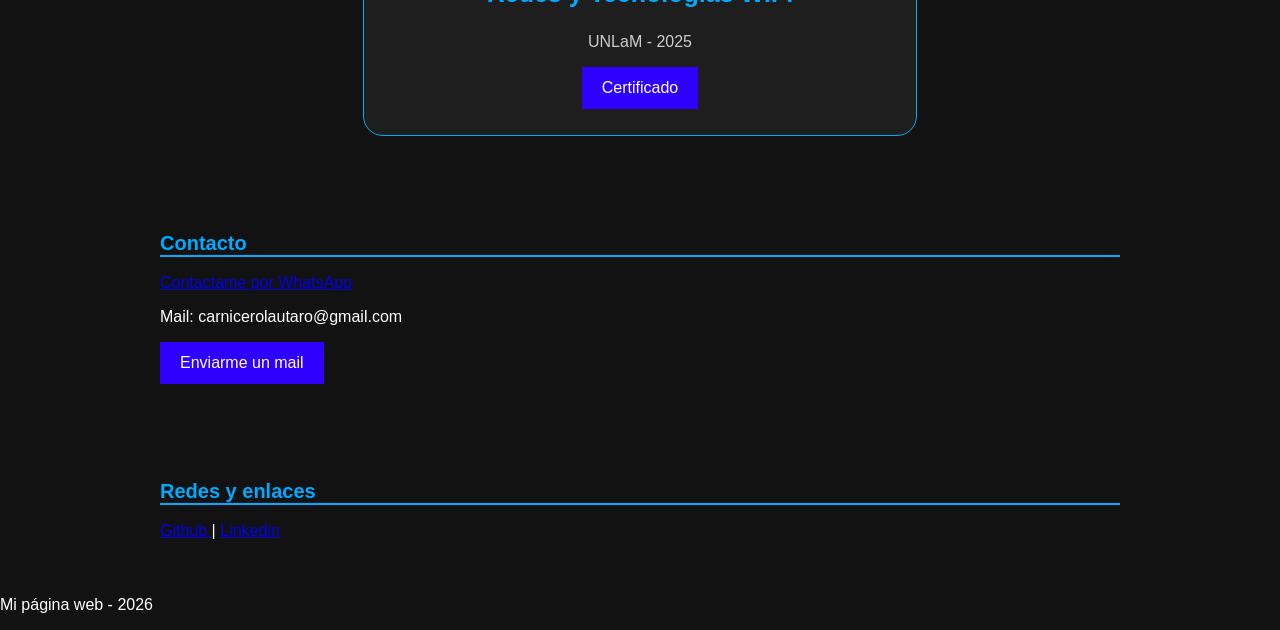
==== commit dcb1d9e3: "Add files via upload" ====
--- a/index.html
+++ b/index.html
@@ -17,7 +17,7 @@
         
     </head>
 
-    <body>
+    <body class="intro-activa">
 
         <div id="intro">
 
--- a/style.css
+++ b/style.css
@@ -9,6 +9,11 @@
     color: white;
     font-family: Arial, sans-serif;
     margin: 0;
+}
+
+body.intro-activa
+{
+    overflow: hidden;
 }
 
 h1
@@ -479,7 +484,9 @@
     left: 0;
     width: 100%;
     height: 100vh;
-    background-color: #121212;
+    background-image: url("galaxia.gif");
+    background-size: cover;
+    background-position: center;
     display: flex;
     justify-content: center;
     align-items: center;
@@ -491,6 +498,13 @@
 {
     text-align: center;
     animation: aparecer 1s ease;
+    padding: 50px 70px;
+    background-image: linear-gradient(rgba(18,18,19,0.60), rgba(18,18,19,0.60)), url("intro.gif");
+    background-size: cover;
+    background-position: center;
+    border: 2px solid #00aaff;
+    border-radius: 25px;
+    
 }
 
 .intro-cont h2
@@ -503,7 +517,7 @@
 
 .intro-cont p
 {
-    color: #cccccc;
+    color: #01d5f1;
     font-size: 20px;
     margin-bottom: 40px;
 }
@@ -512,8 +526,8 @@
 {
     background-color: #2f00ff;
     color: white;
-    border: none;
-    padding: 15px 35px;
+    border: 5px solid #00aaff;
+    padding: 15px 40px;
     font-size: 20px;
     cursor: pointer;
     border-radius: 8px;
@@ -522,15 +536,15 @@
 
 #entranding:hover
 {
-    background-color: #00f8cc;
+    background-color: #00aaff;
     color: black;
-    transform: scale(1.05);
+    transform: scale(1.08);
 }
 
 #intro.salir
 {
     opacity: 0;
-    transform: scale(1.1);
+    transform: scale(1.15);
     pointer-events: none;
 }
 
@@ -539,13 +553,15 @@
     from
     {
         opacity: 0;
-        transform: translateY(35px);
+
+        transform: translateY(40px);
     }
-    
+
     to
     {
         opacity: 1;
-        transform: translateY(0);
+
+        transform: translateY(0) scale(1);
     }
 
 }
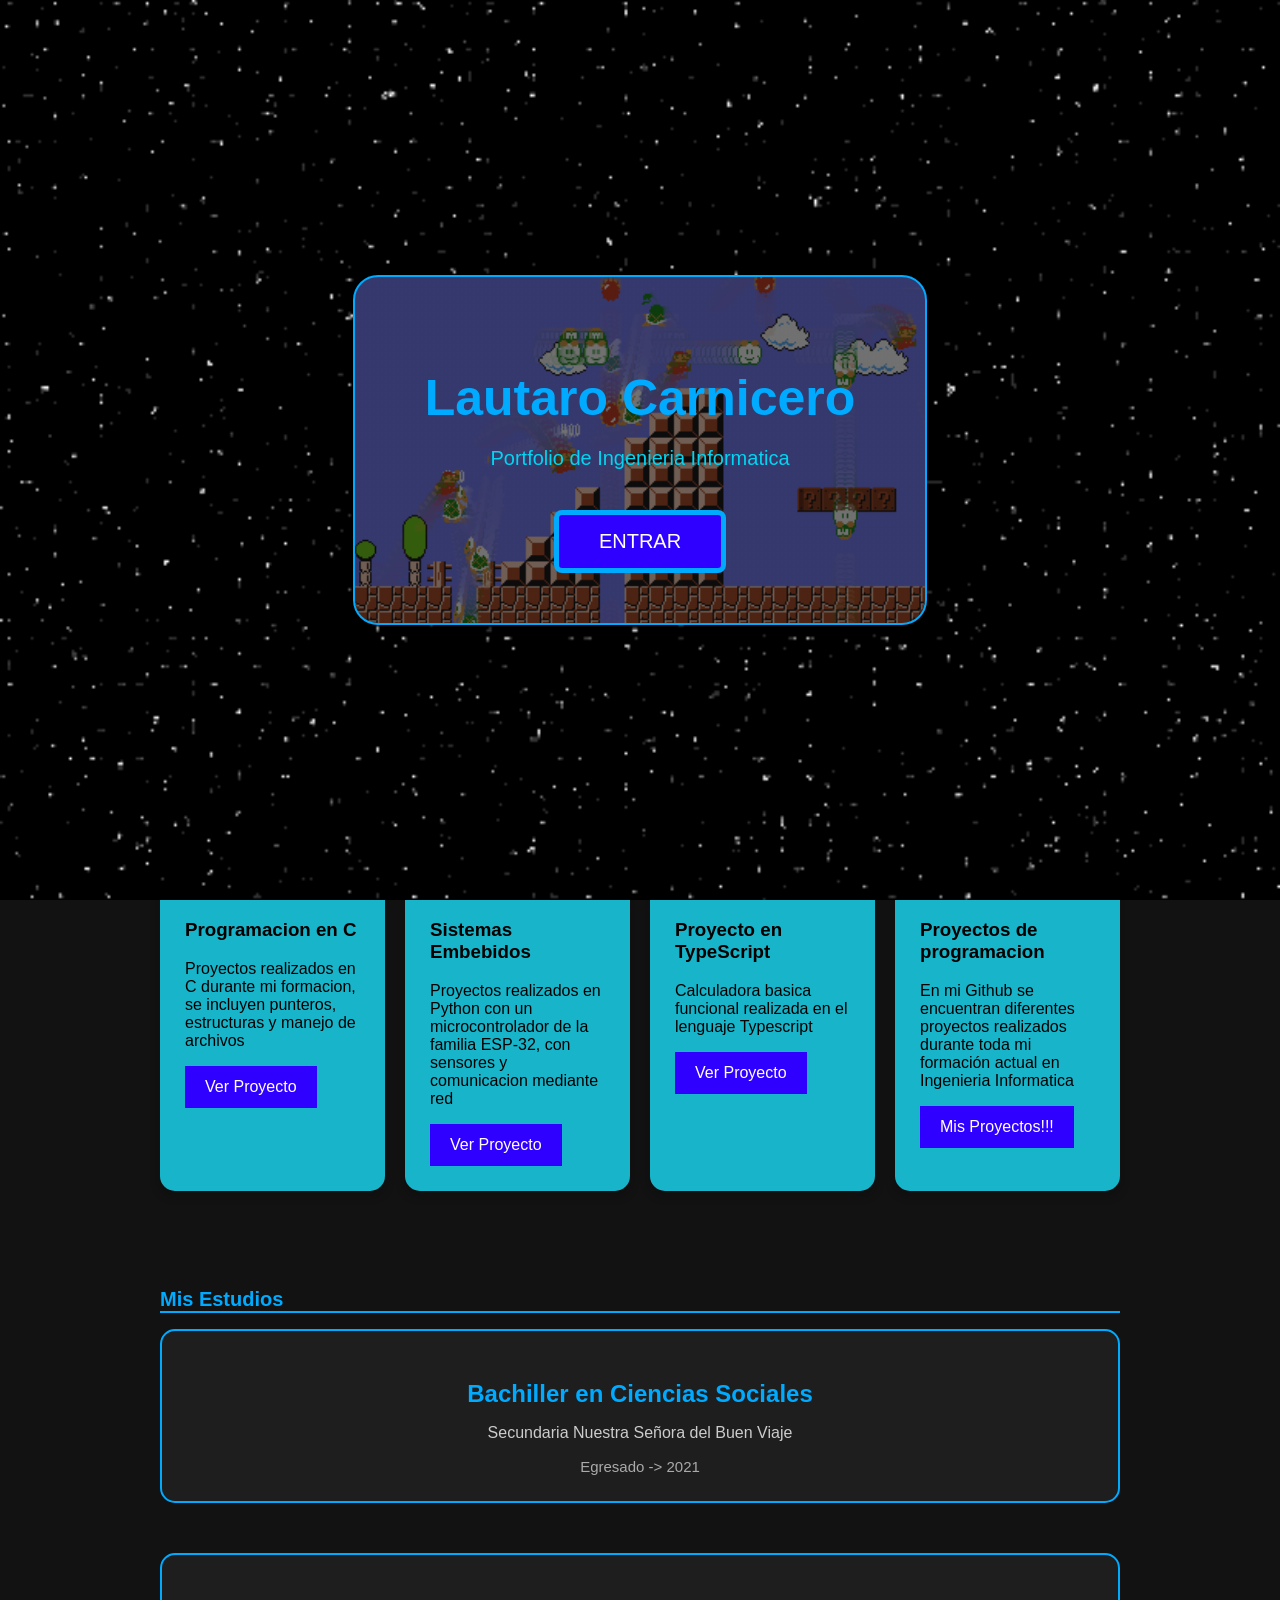
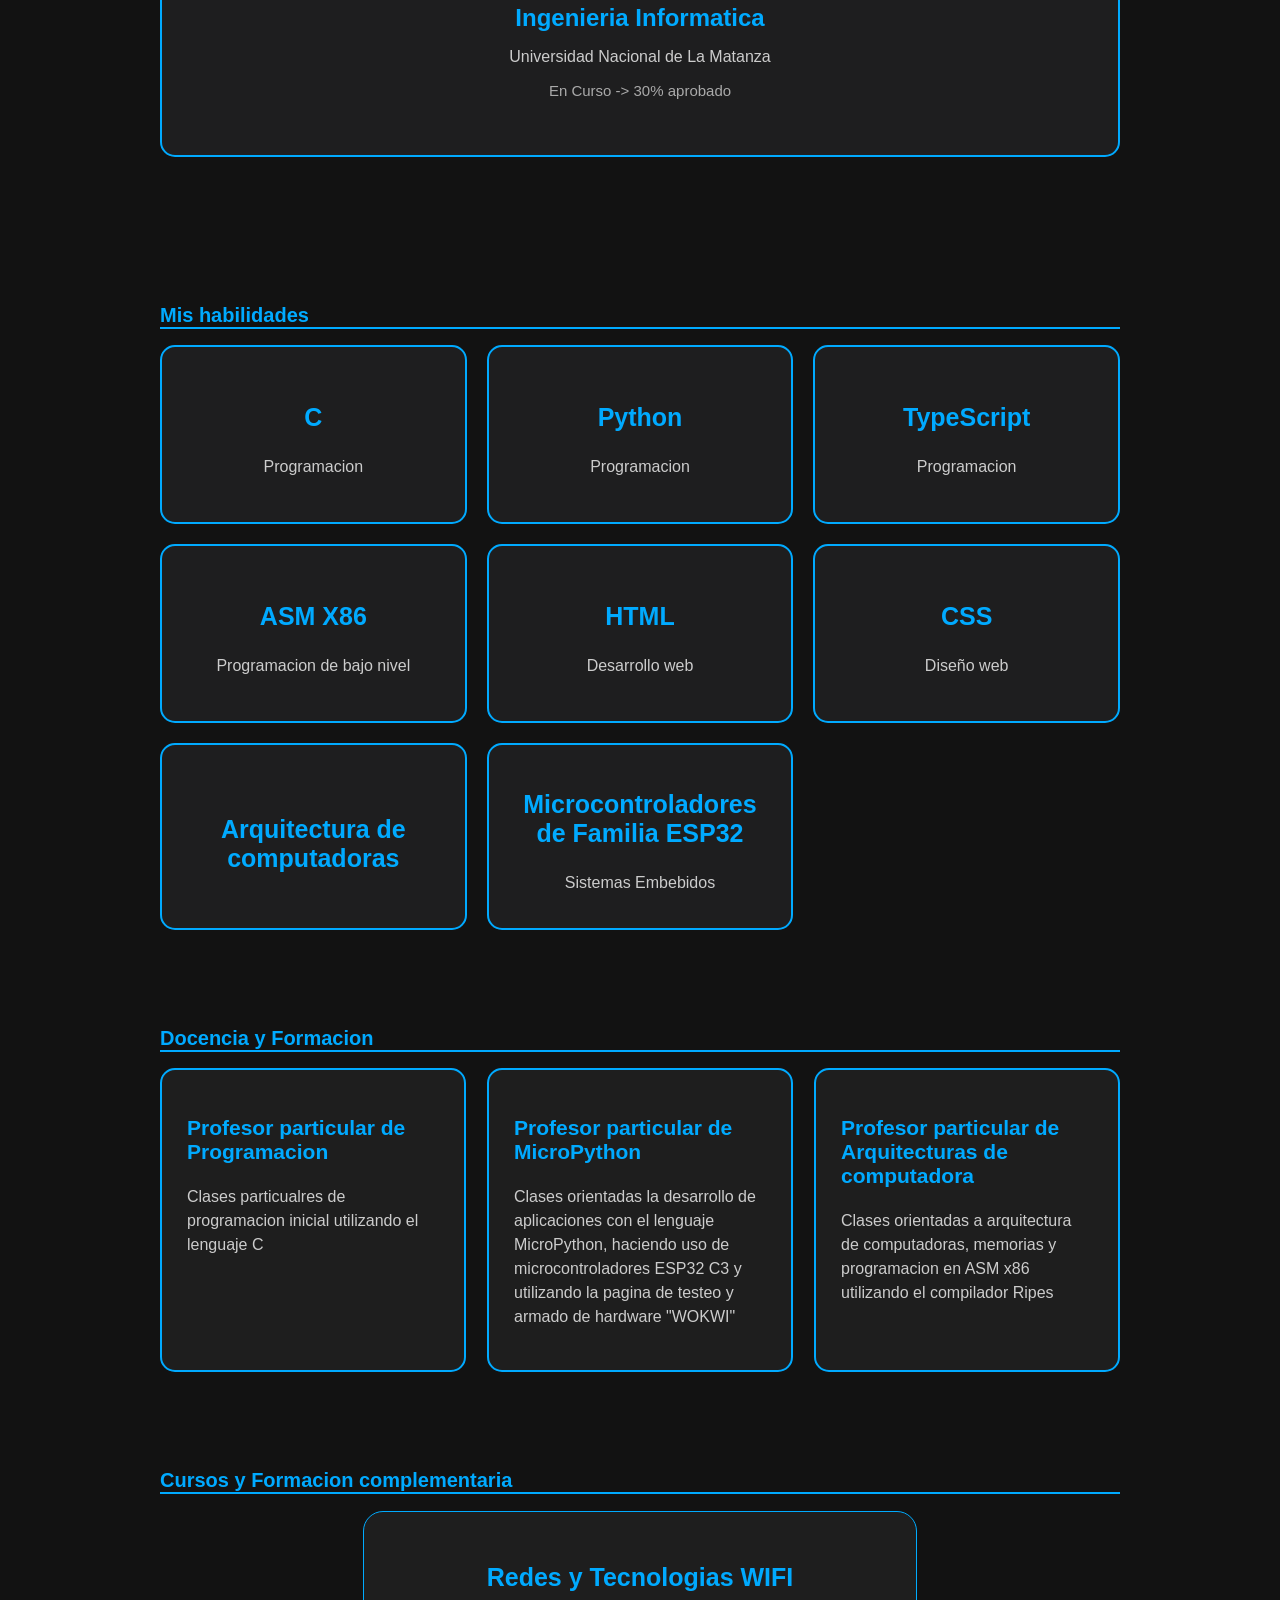
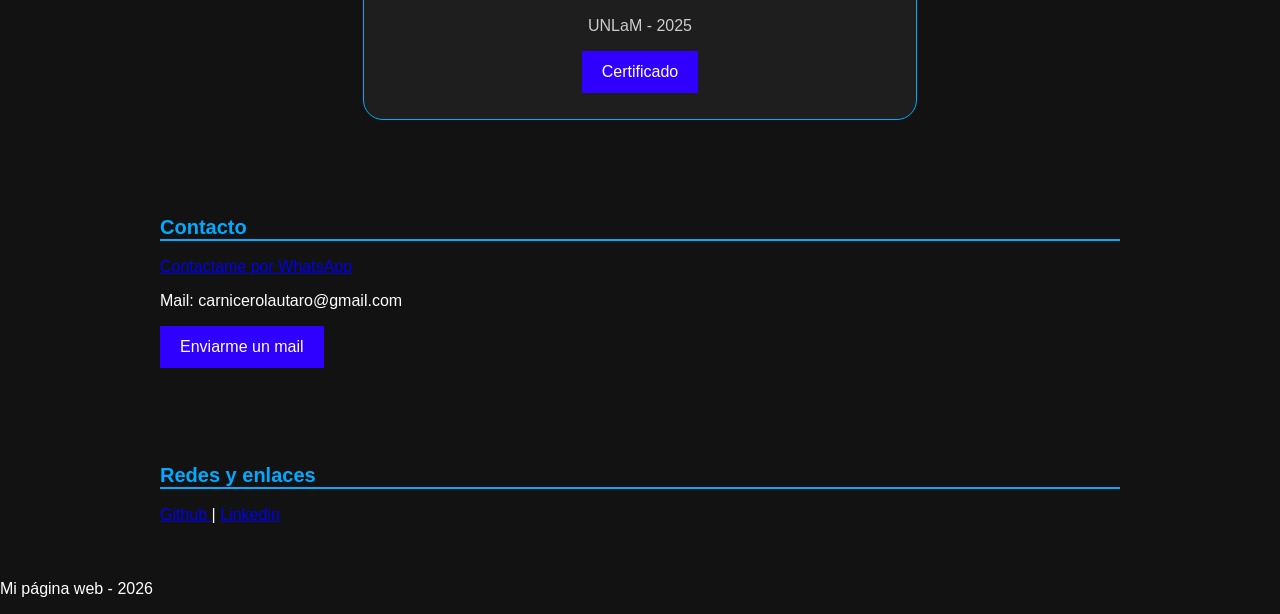
==== commit d2eb87c2: "Add files via upload" ====
--- a/index.html
+++ b/index.html
@@ -58,11 +58,11 @@
                 <h2>Hola, soy Lautaro :) </h2>
                 <h3>Estudiante de Ingeniería en Informática (UNLaM)</h3>
                 <p>
-                    Tengo conocimientos de programación en lenguajes tales como C, TypeScript, Python, ASM(X86)
+                    Tengo conocimientos de programación en lenguajes tales como <strong>C</strong>, <strong>TypeScript</strong>, <strong>Python</strong>, <strong>ASM(X86)</strong> y <strong>CSS</strong>
                 </p>
 
                 <p>
-                    Personalmente me encuentro interesado en desarrollarme en desarrollo de software, backend y sistemas embebidos
+                    Personalmente me encuentro interesado en desarrollarme en <strong>desarrollo de software</strong>, <strong>backend</strong> y <strong>sistemas embebidos</strong>
                 </p>
 
                 <p>
--- a/style.css
+++ b/style.css
@@ -27,7 +27,7 @@
 {
     background-color: #1e1e1e;
     text-align: center;
-    padding: 30px;
+    padding: 10px;
     position:  sticky;
     top: 0;
     z-index: 1000;
@@ -385,15 +385,16 @@
 
 .hero h2
 {
-    color: rgb(154, 7, 223);
+    color: #00aaff;
     font-size: 43px;
     margin-bottom: 30px;
     border-bottom: none;
+    text-shadow: 0 0 15px #00aaff;
 }
 
 .hero h3
 {
-    color: #d40c98;
+    color: #00aaff;
     font-size: 25px;
     margin-bottom: 25px;
 }
@@ -402,7 +403,7 @@
 {
     max-width: 700px;
     margin: 10px auto;
-    color: rgb(236, 21, 21);
+    color: white;
     line-height: 1.5;
 }
 
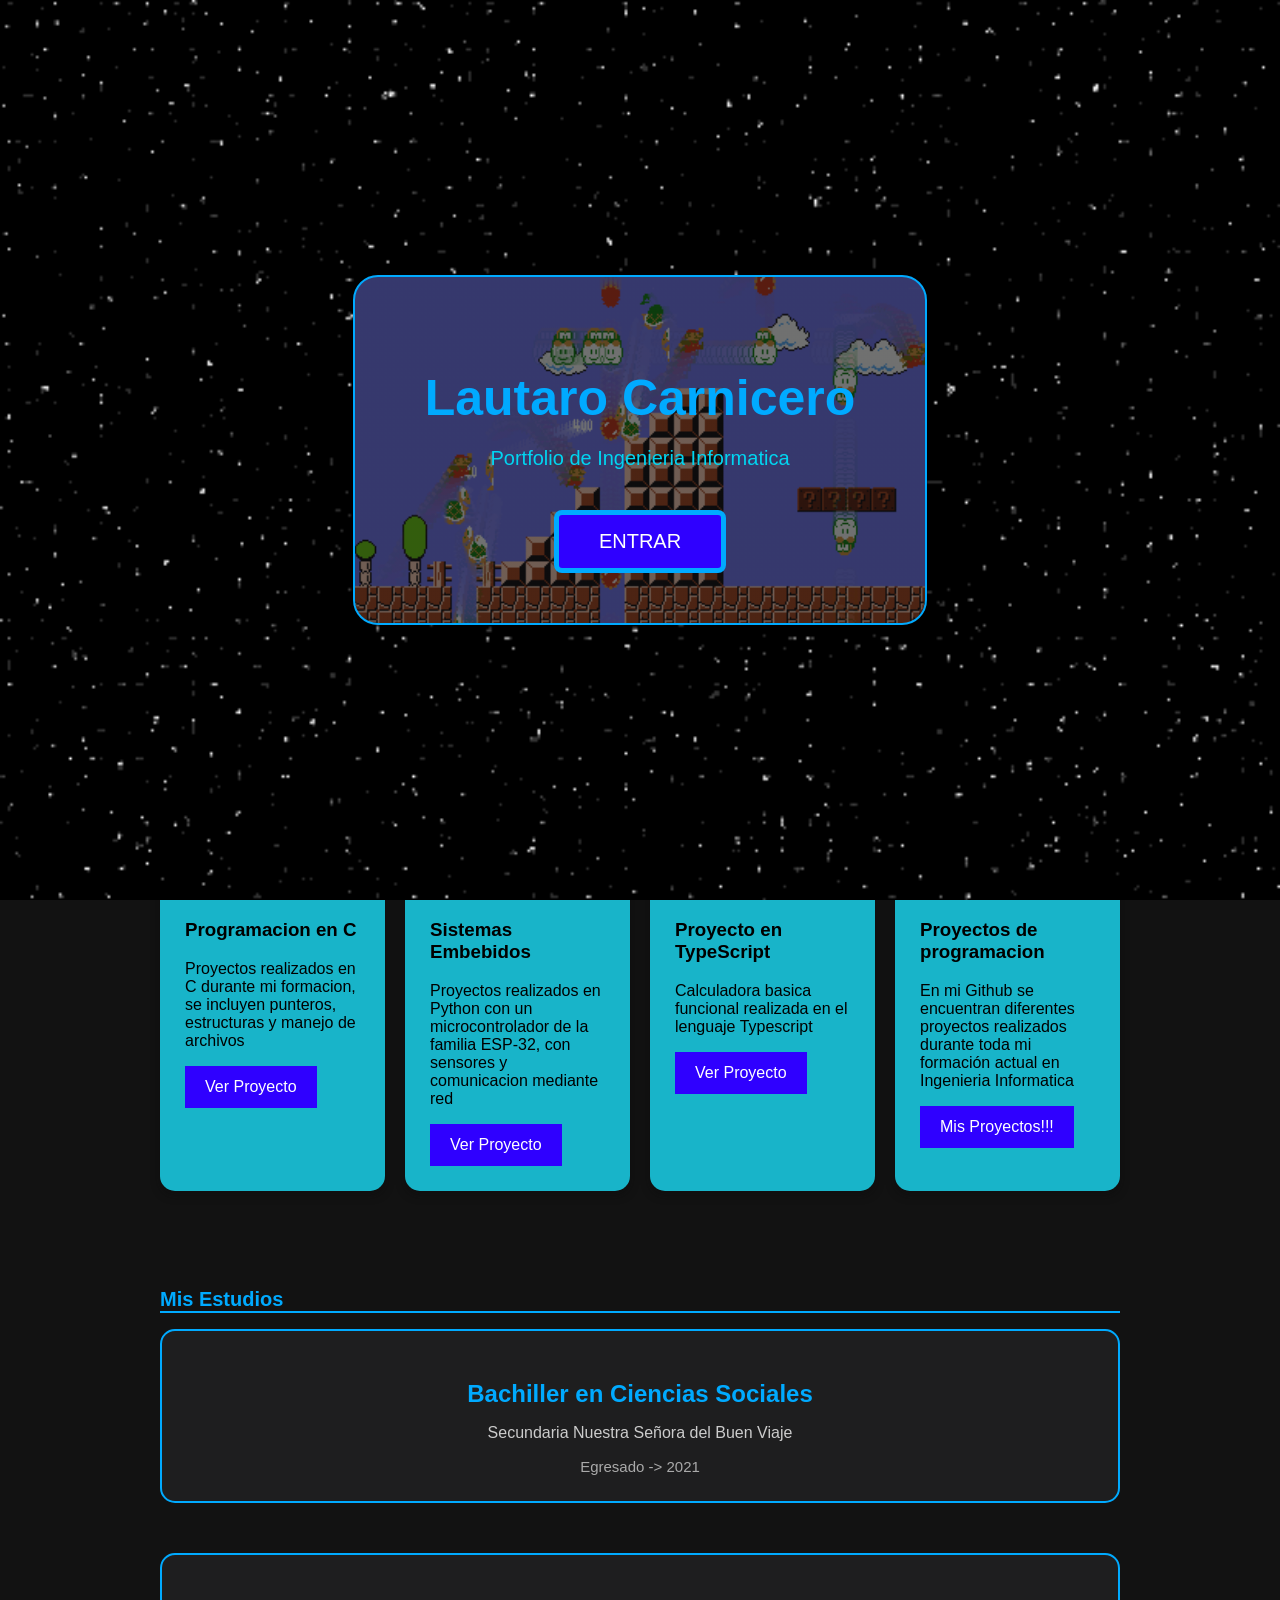
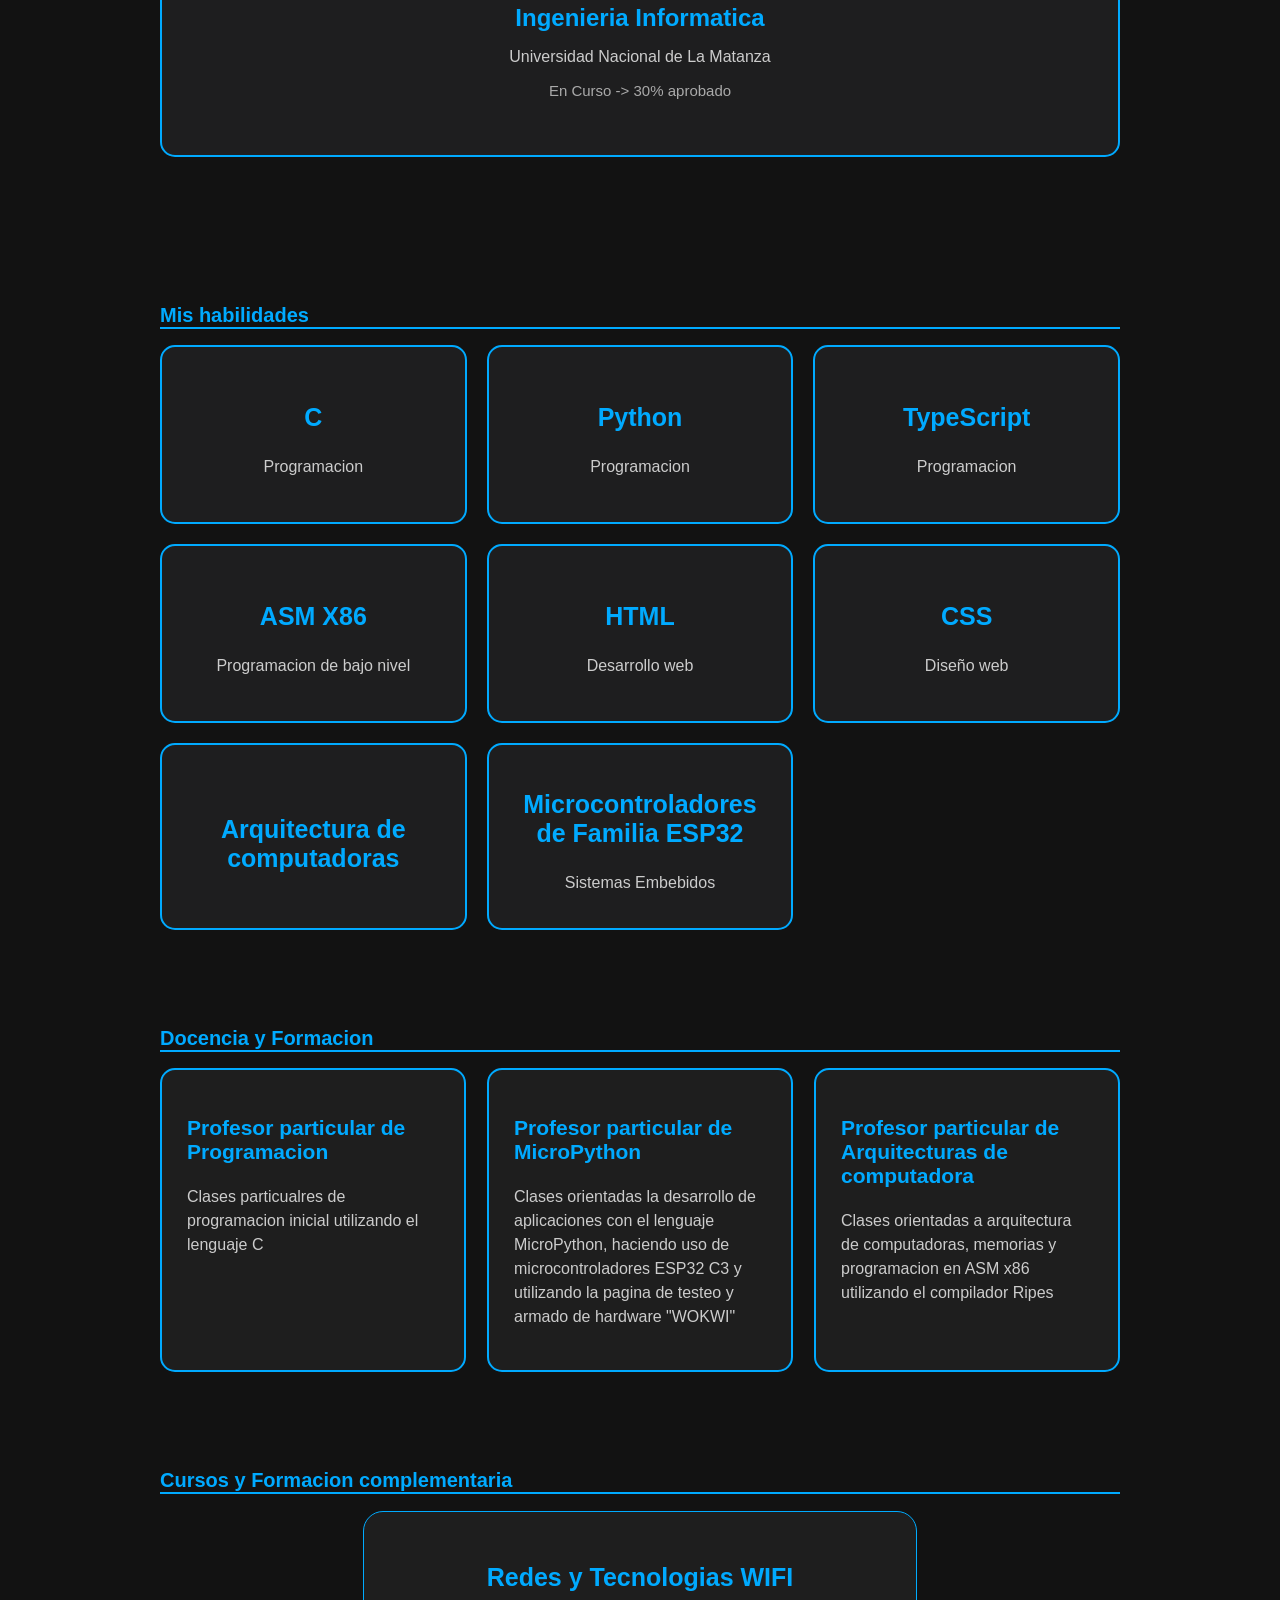
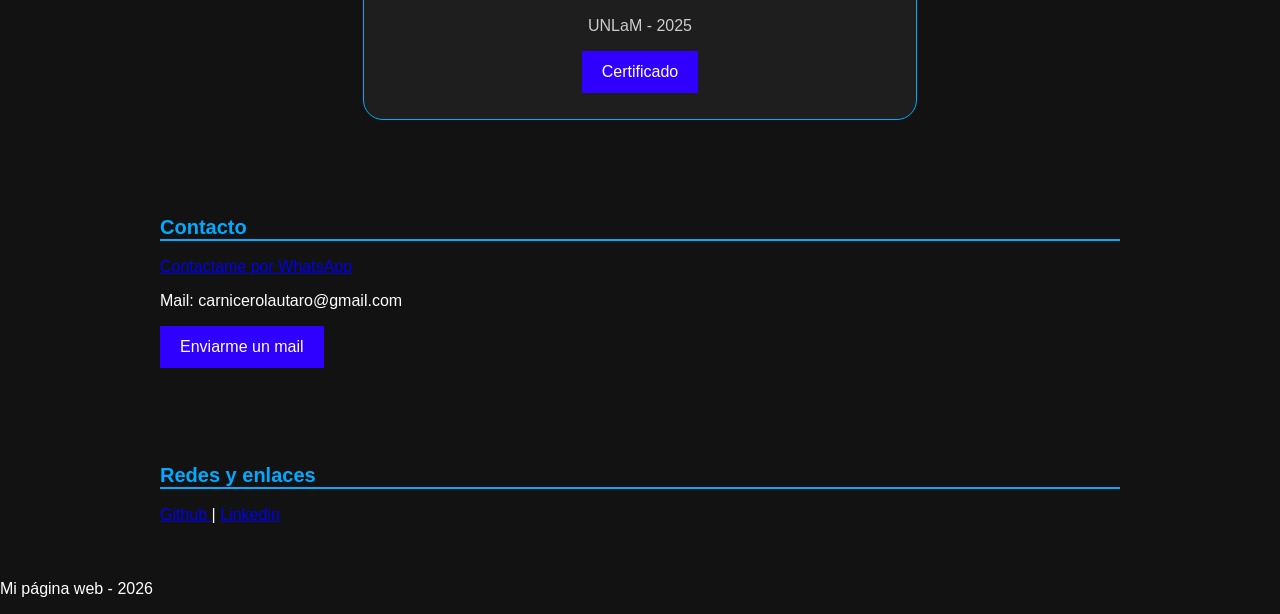
==== commit a7834ff5: "Add files via upload" ====
--- a/index.html
+++ b/index.html
@@ -38,7 +38,23 @@
             <h1>Portfolio de Lautaro Carnicero</h1>
 
             <nav>
-                <a href="#Sobre-mi">Sobre mi</a> 
+                <div class="menu-sobre-mi">
+
+                    <a href="#Sobre-mi">Sobre mi</a>
+
+                    <div class="submenu">
+
+                        <a href="informacion.html">
+                            Mi Informacion
+                        </a>
+
+                        <a href="presentacion.html">
+                            Carta de Presentacion
+                        </a>
+
+                    </div>
+
+                </div>
                 <a href="#Proyectos">Proyectos</a> 
                 <a href="#Estudios">Estudios</a> 
                 <a href="#Habilidades">Habilidades</a> 
--- a/style.css
+++ b/style.css
@@ -55,7 +55,49 @@
     border-bottom: 2px solid darkviolet;
 }
 
-
+.menu-sobre-mi
+{
+    position: relative;
+}
+
+.submenu
+{
+    display: none;
+    position: absolute;
+    top: 100%;
+    left: 50%;
+    transform: translateX(-50%);
+    background-color: #1e1e1e;
+    border: 1px solid #00aaff;
+    border-radius: 10px;
+    padding: 8px;
+    width: 190px;
+}
+
+.submenu a
+{
+    color: white;
+    text-decoration: none;
+    padding: 10px;
+    border-radius: 6px;
+    border-bottom: none;
+    text-align: left;
+}
+
+.submenu a:hover
+{
+    background-color: #00aaff;
+    color:#121212;
+    border-bottom: none;
+}
+
+.menu-sobre-mi:hover .submenu
+{
+    
+    display: flex;
+    flex-direction: column;
+
+}
 
 main
 {
@@ -130,8 +172,6 @@
 {
     color: white;
 }
-
-
 
 #modoco
 {
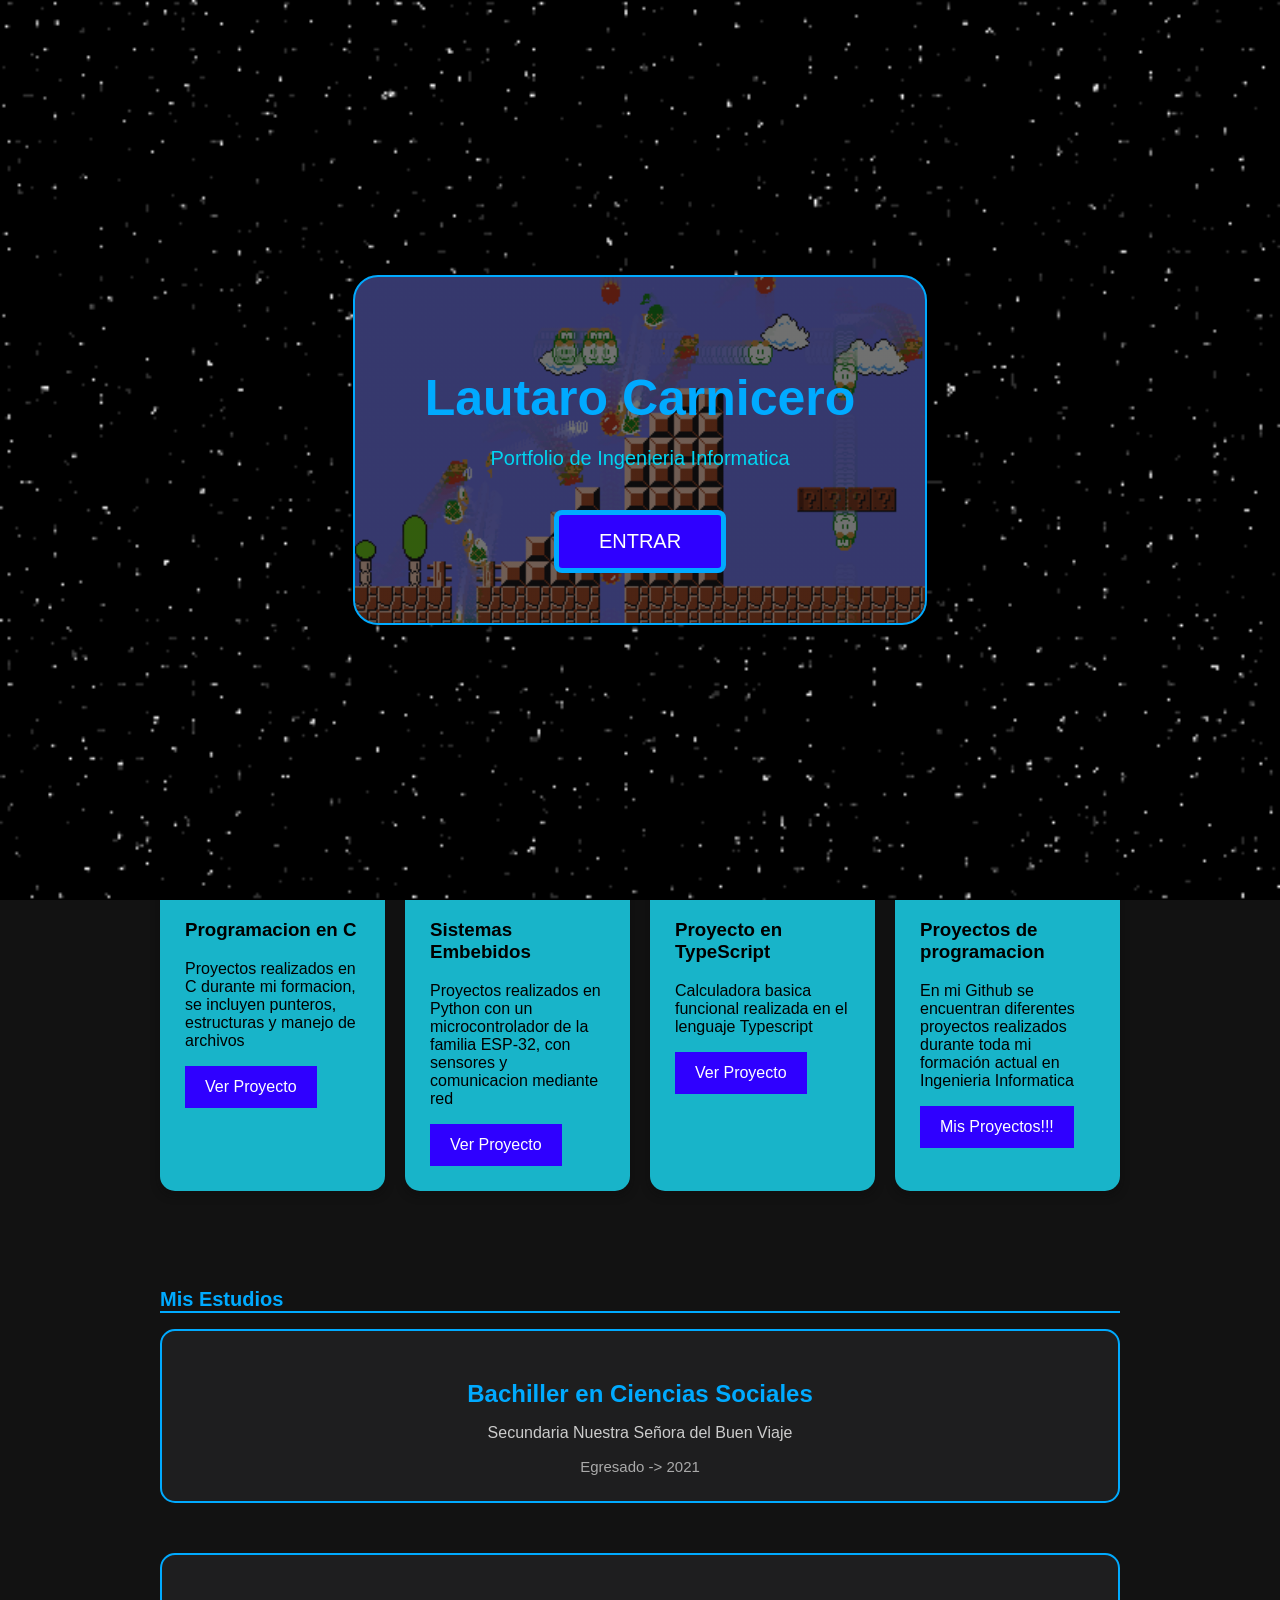
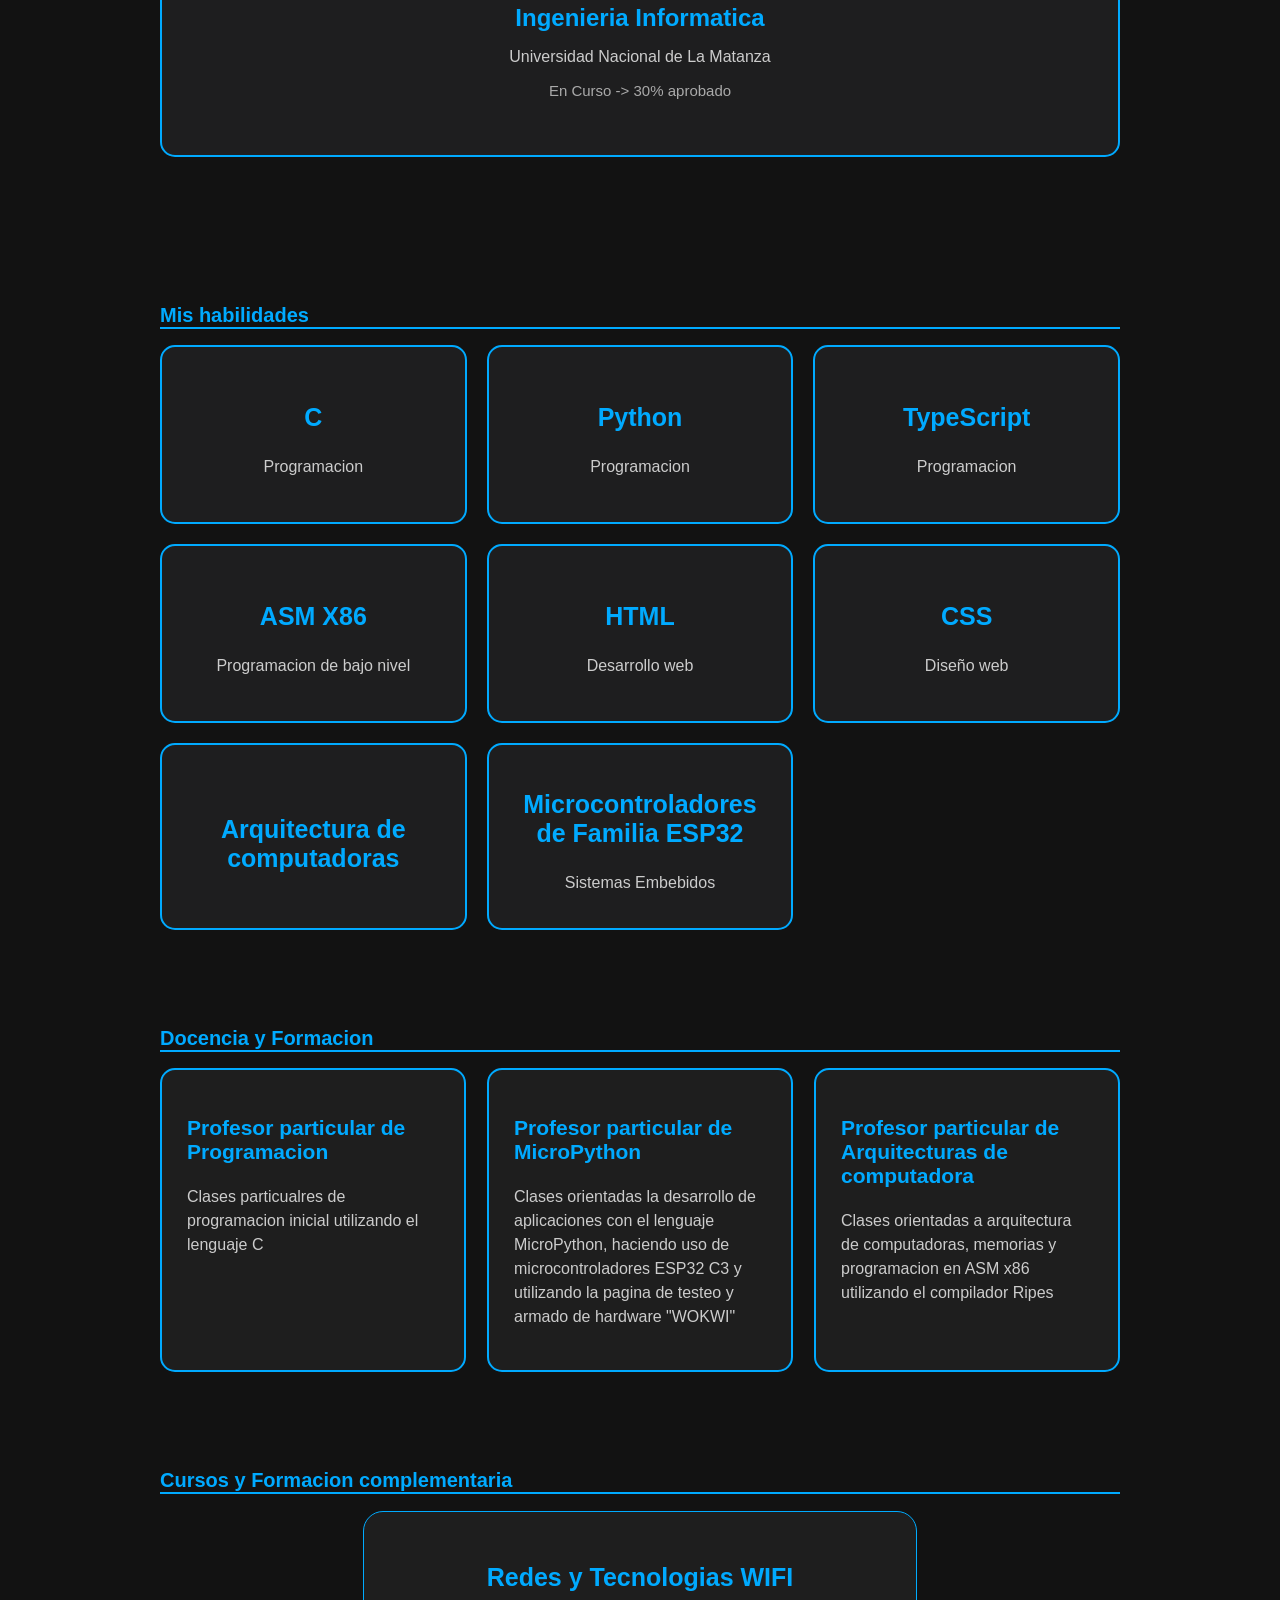
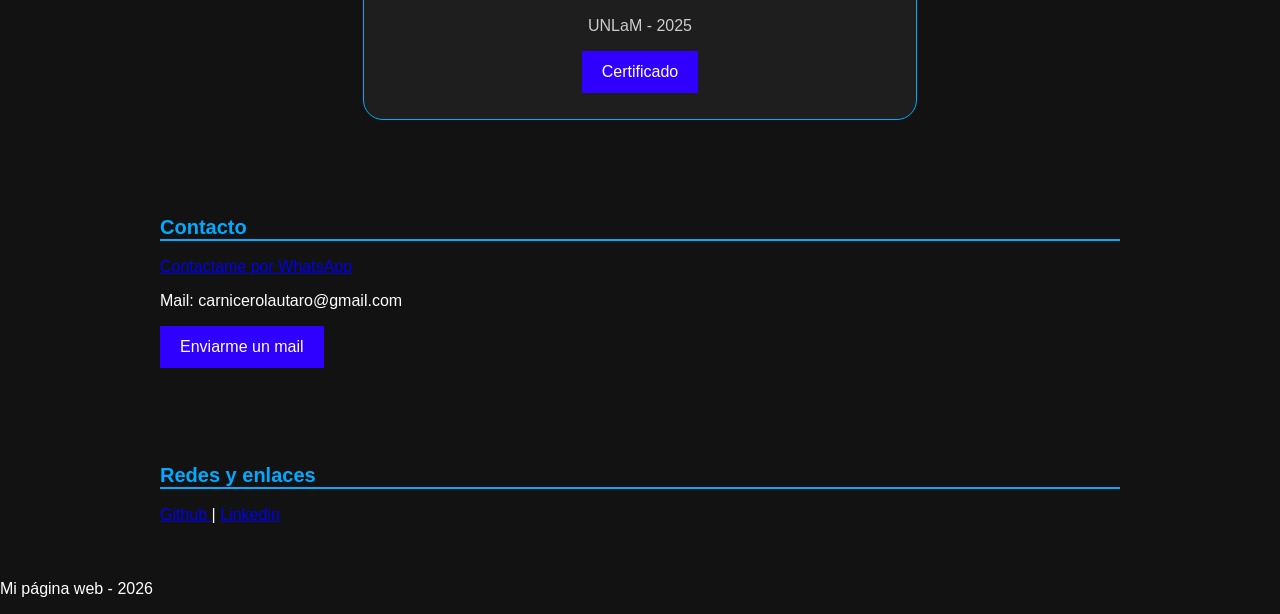
==== commit 58e3bbea: "Add files via upload" ====
--- a/index.html
+++ b/index.html
@@ -58,7 +58,24 @@
                 <a href="#Proyectos">Proyectos</a> 
                 <a href="#Estudios">Estudios</a> 
                 <a href="#Habilidades">Habilidades</a> 
-                <a href="#Exp">Experiencia</a>
+
+                <div class="menu-sobre-mi">
+
+                    <a href="#Exp">Experiencia</a>
+
+                    <div class="submenu">
+
+                        <a href="freelance.html">
+                            Experiencia Freelance
+                        </a>
+
+                        <a href="profesional.html">
+                            Experiencia profesional
+                        </a>
+
+                    </div>
+                </div>
+                    
                 <a href="#Cursos">Cursos</a> 
                 <a href="#Contacto">Contacto</a> 
                 <a href="#Redes">Redes</a> 
